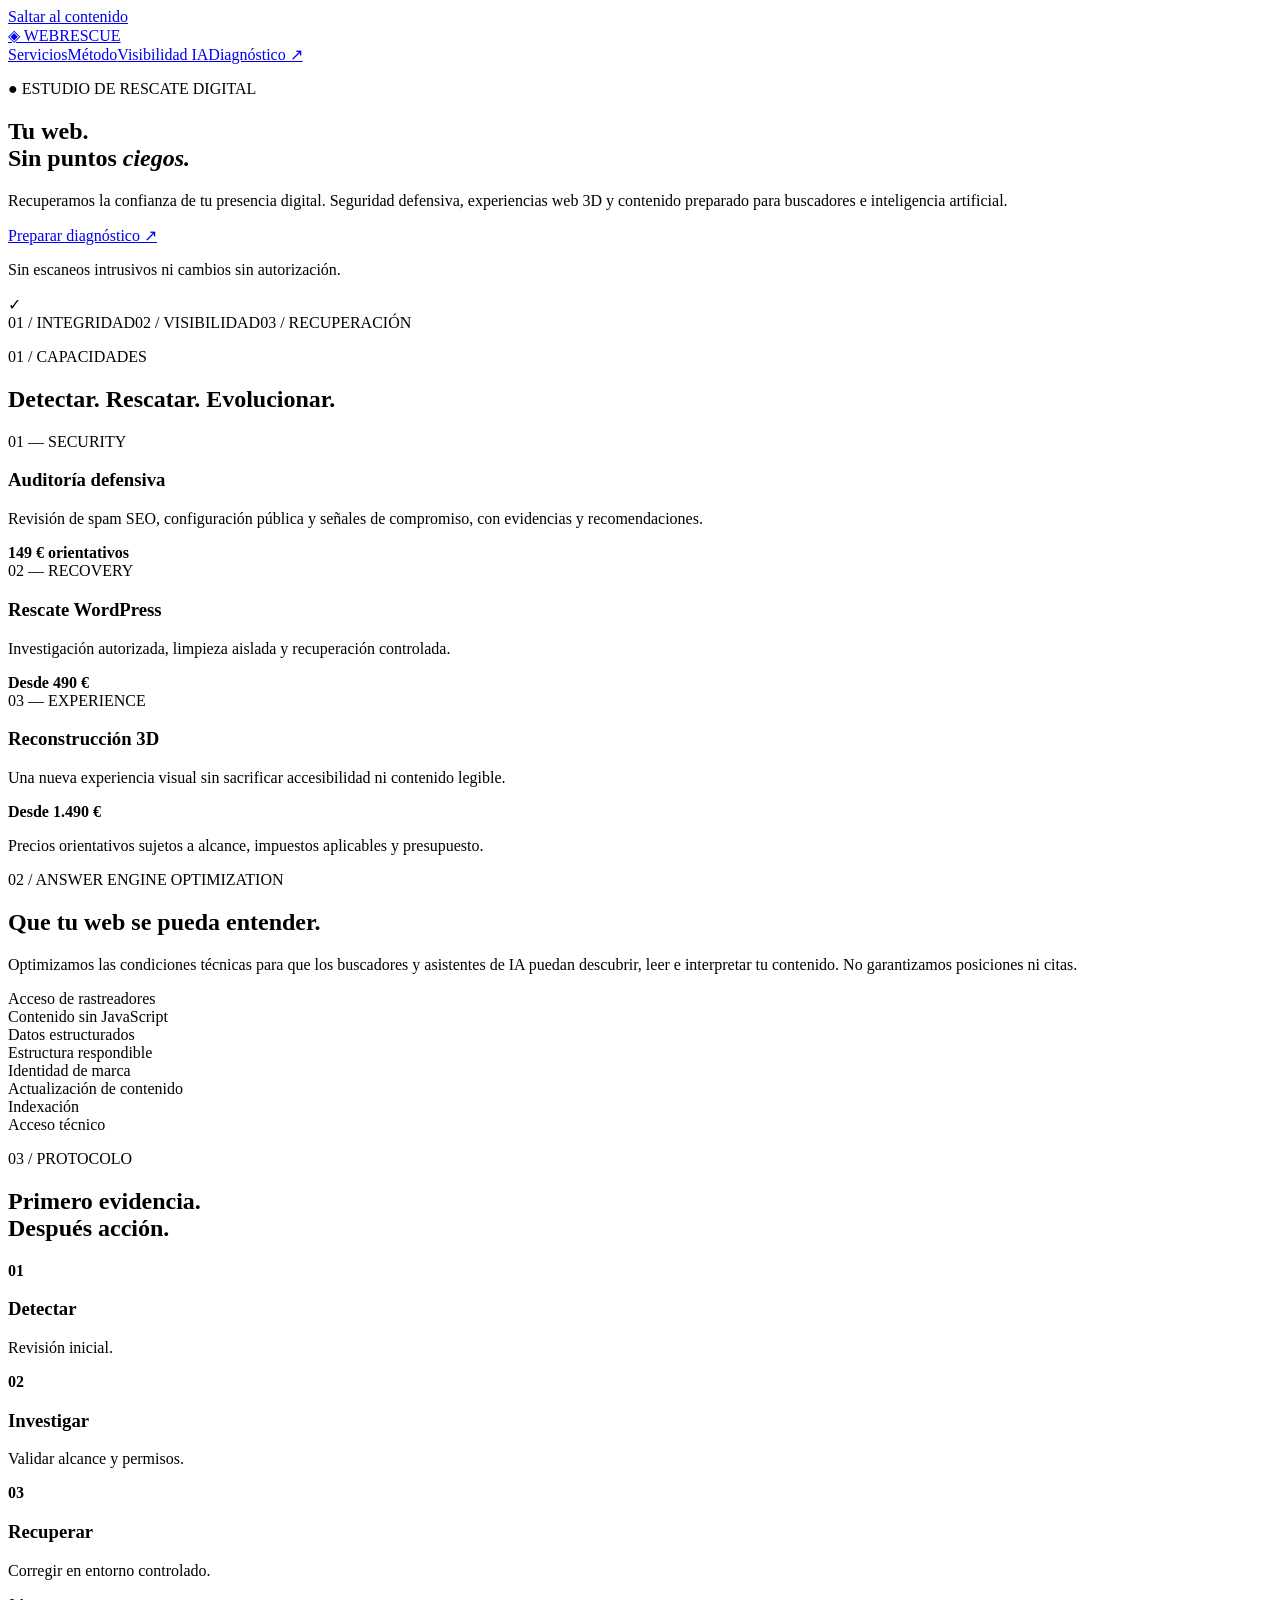
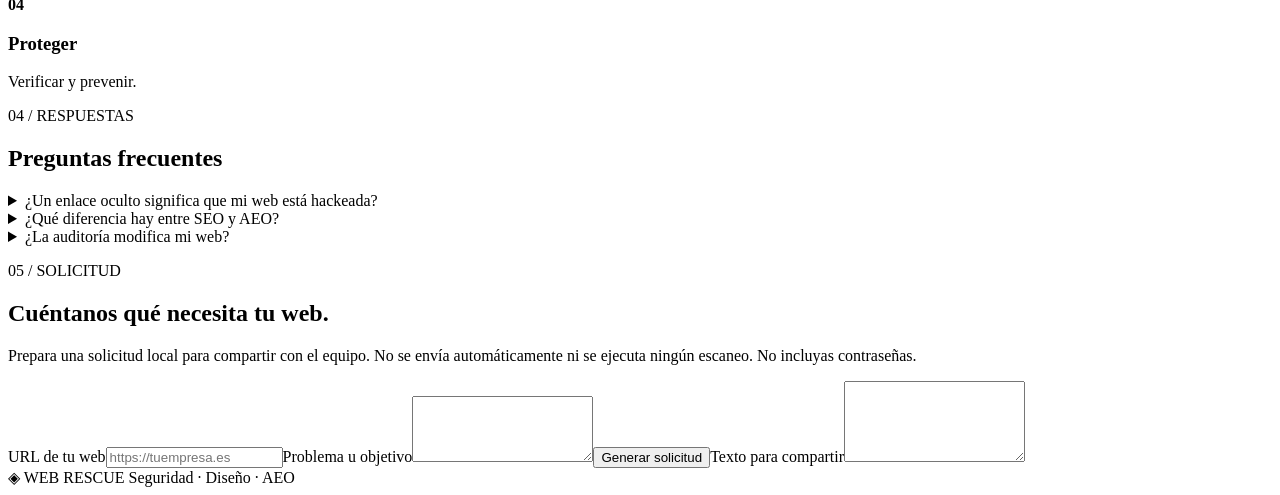
==== index.html @ 64ad3155 "feat: add index.html" ====
<!doctype html><html lang="es"><head><meta charset="utf-8"><meta name="viewport" content="width=device-width,initial-scale=1"><title>WEB RESCUE | Seguridad web y visibilidad IA</title><meta name="description" content="Auditoría web defensiva, recuperación WordPress, diseño 3D y optimización para buscadores e IA."><meta property="og:title" content="WEB RESCUE — Recupera tu web"><meta property="og:description" content="Seguridad, rendimiento y visibilidad digital."><link rel="stylesheet" href="style.css"><script type="application/ld+json">{"@context":"https://schema.org","@type":"Organization","name":"WEB RESCUE","description":"Servicios de auditoría web defensiva, rediseño y optimización AEO"}</script></head><body><a class="skip" href="#contenido">Saltar al contenido</a><header><a class="brand" href="#contenido">◈ WEB<span>RESCUE</span></a><nav aria-label="Principal"><a href="#servicios">Servicios</a><a href="#metodo">Método</a><a href="#aeo">Visibilidad IA</a><a class="button small" href="#contacto">Diagnóstico ↗</a></nav></header><main id="contenido"><section class="hero"><div><p class="tag">● ESTUDIO DE RESCATE DIGITAL</p><h1>Tu web.<br>Sin puntos <em>ciegos.</em></h1><p class="lead">Recuperamos la confianza de tu presencia digital. Seguridad defensiva, experiencias web 3D y contenido preparado para buscadores e inteligencia artificial.</p><a class="button" href="#contacto">Preparar diagnóstico ↗</a><p class="note">Sin escaneos intrusivos ni cambios sin autorización.</p></div><div class="stage" aria-hidden="true"><div class="orbit o1"></div><div class="orbit o2"></div><div class="orbit o3"></div><div class="object"><div class="shield"><span>✓</span></div></div><span class="hud h1">01 / INTEGRIDAD</span><span class="hud h2">02 / VISIBILIDAD</span><span class="hud h3">03 / RECUPERACIÓN</span></div></section><section id="servicios"><p class="tag">01 / CAPACIDADES</p><h2>Detectar. Rescatar. Evolucionar.</h2><div class="cards"><article><span>01 — SECURITY</span><h3>Auditoría defensiva</h3><p>Revisión de spam SEO, configuración pública y señales de compromiso, con evidencias y recomendaciones.</p><strong>149 € orientativos</strong></article><article><span>02 — RECOVERY</span><h3>Rescate WordPress</h3><p>Investigación autorizada, limpieza aislada y recuperación controlada.</p><strong>Desde 490 €</strong></article><article><span>03 — EXPERIENCE</span><h3>Reconstrucción 3D</h3><p>Una nueva experiencia visual sin sacrificar accesibilidad ni contenido legible.</p><strong>Desde 1.490 €</strong></article></div><p class="note">Precios orientativos sujetos a alcance, impuestos aplicables y presupuesto.</p></section><section id="aeo"><p class="tag">02 / ANSWER ENGINE OPTIMIZATION</p><h2>Que tu web se pueda entender.</h2><p class="lead">Optimizamos las condiciones técnicas para que los buscadores y asistentes de IA puedan descubrir, leer e interpretar tu contenido. No garantizamos posiciones ni citas.</p><div class="axes"><div>Acceso de rastreadores</div><div>Contenido sin JavaScript</div><div>Datos estructurados</div><div>Estructura respondible</div><div>Identidad de marca</div><div>Actualización de contenido</div><div>Indexación</div><div>Acceso técnico</div></div></section><section id="metodo"><p class="tag">03 / PROTOCOLO</p><h2>Primero evidencia.<br>Después acción.</h2><div class="steps"><article><b>01</b><h3>Detectar</h3><p>Revisión inicial.</p></article><article><b>02</b><h3>Investigar</h3><p>Validar alcance y permisos.</p></article><article><b>03</b><h3>Recuperar</h3><p>Corregir en entorno controlado.</p></article><article><b>04</b><h3>Proteger</h3><p>Verificar y prevenir.</p></article></div></section><section><p class="tag">04 / RESPUESTAS</p><h2>Preguntas frecuentes</h2><details><summary>¿Un enlace oculto significa que mi web está hackeada?</summary><p>Es un indicador sospechoso, no una prueba suficiente de intrusión. Hay que investigar su origen y alcance.</p></details><details><summary>¿Qué diferencia hay entre SEO y AEO?</summary><p>El SEO mejora la presencia en buscadores. AEO añade comprobaciones sobre la facilidad de extraer e interpretar respuestas. Ambos se complementan.</p></details><details><summary>¿La auditoría modifica mi web?</summary><p>No. Cualquier intervención interna o modificación requiere autorización explícita.</p></details></section><section id="contacto"><p class="tag">05 / SOLICITUD</p><h2>Cuéntanos qué necesita tu web.</h2><p>Prepara una solicitud local para compartir con el equipo. No se envía automáticamente ni se ejecuta ningún escaneo. No incluyas contraseñas.</p><form id="form"><label for="url">URL de tu web</label><input id="url" type="url" required placeholder="https://tuempresa.es" maxlength="250"><label for="issue">Problema u objetivo</label><textarea id="issue" required maxlength="1000" rows="4"></textarea><button class="button" type="submit">Generar solicitud</button><label for="result">Texto para compartir</label><textarea id="result" readonly rows="5"></textarea></form><noscript>Para generar el texto activa JavaScript. El resto del contenido está disponible sin él.</noscript></section></main><footer>◈ WEB RESCUE <span>Seguridad · Diseño · AEO</span></footer><script src="app.js" defer></script></body></html>
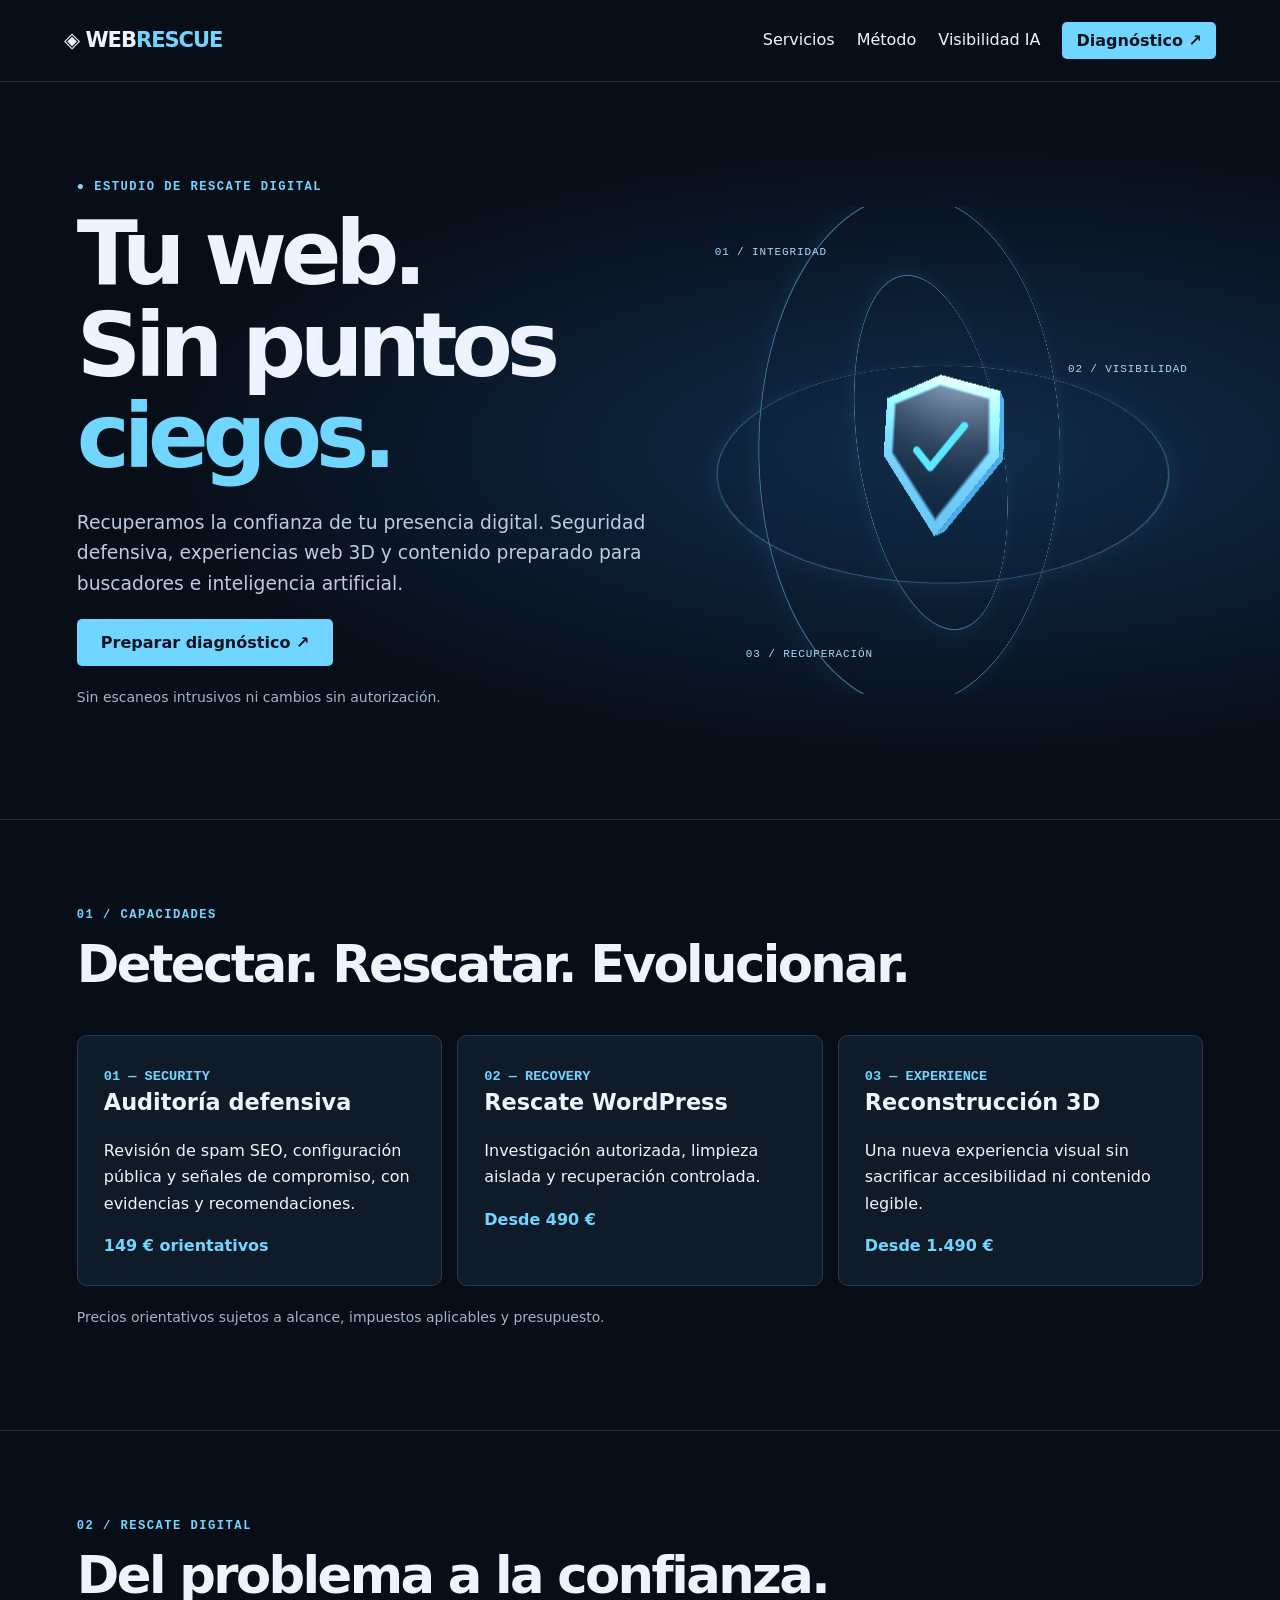
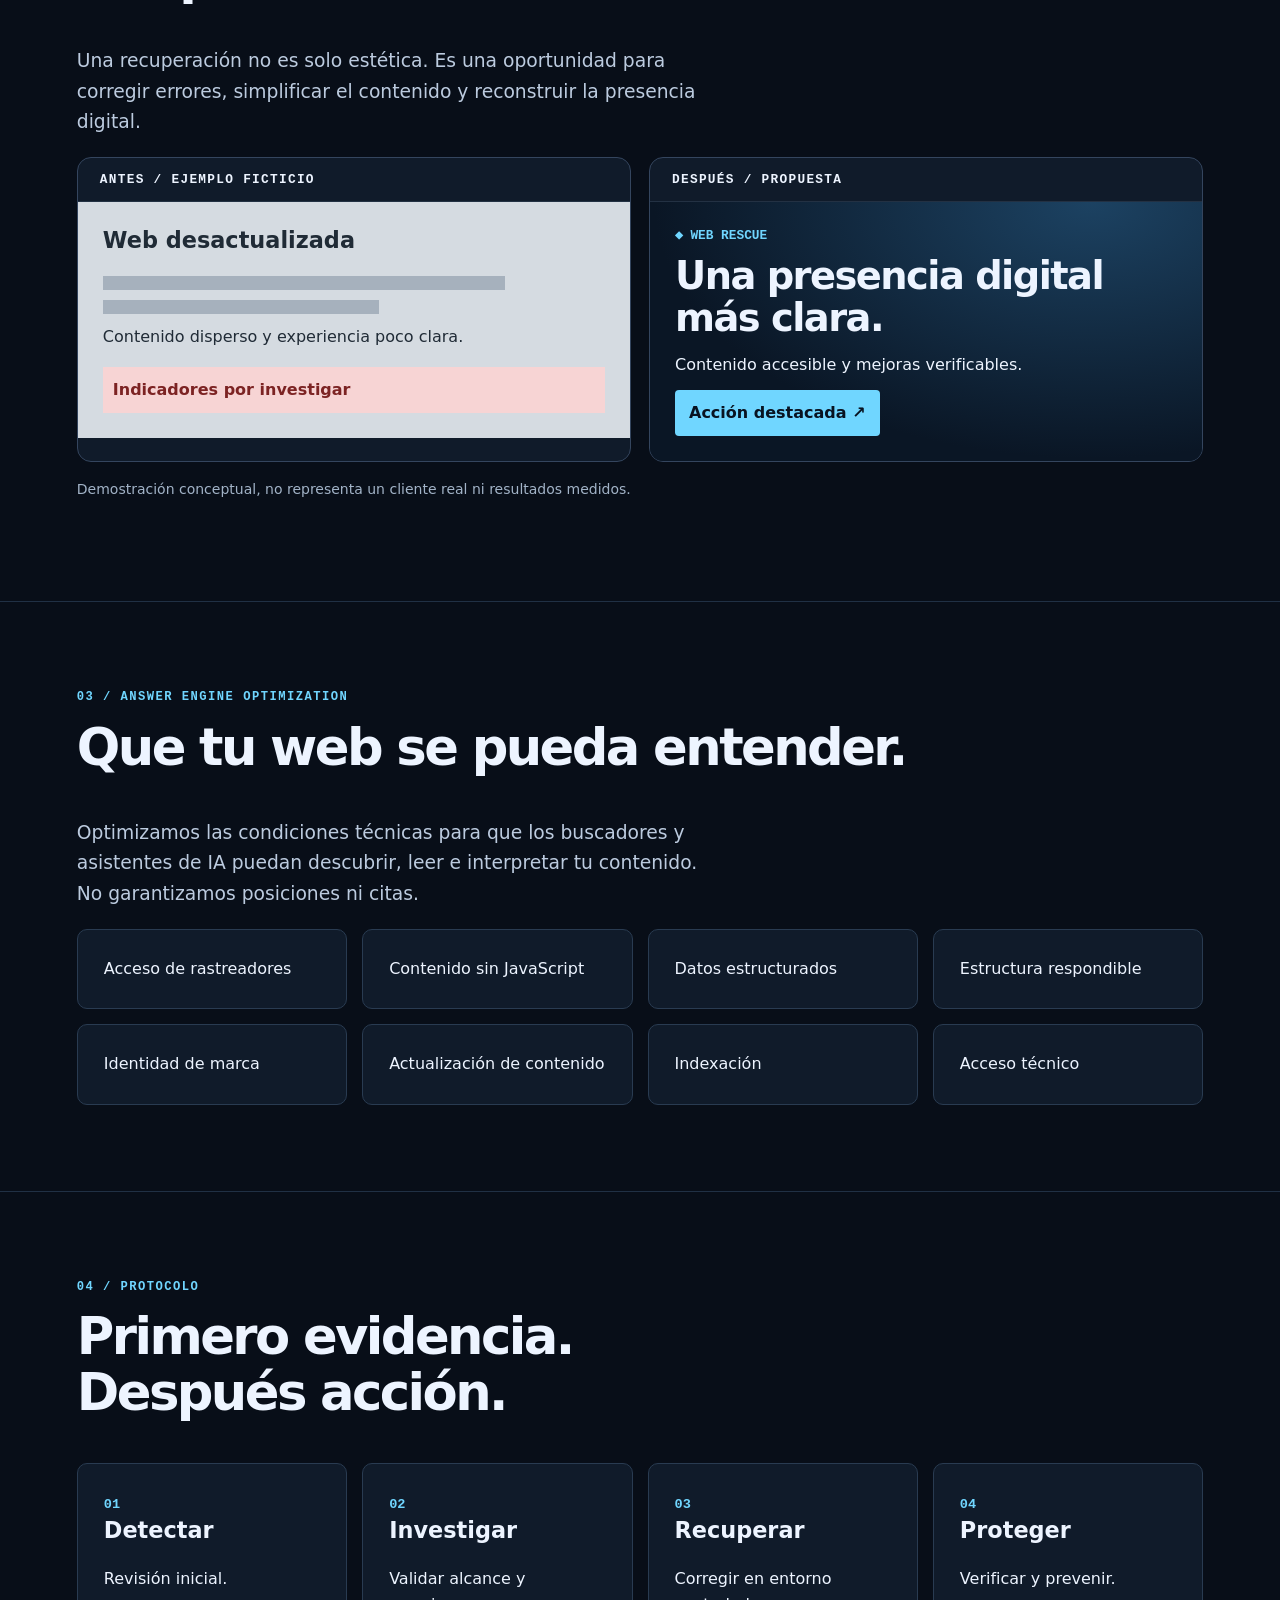
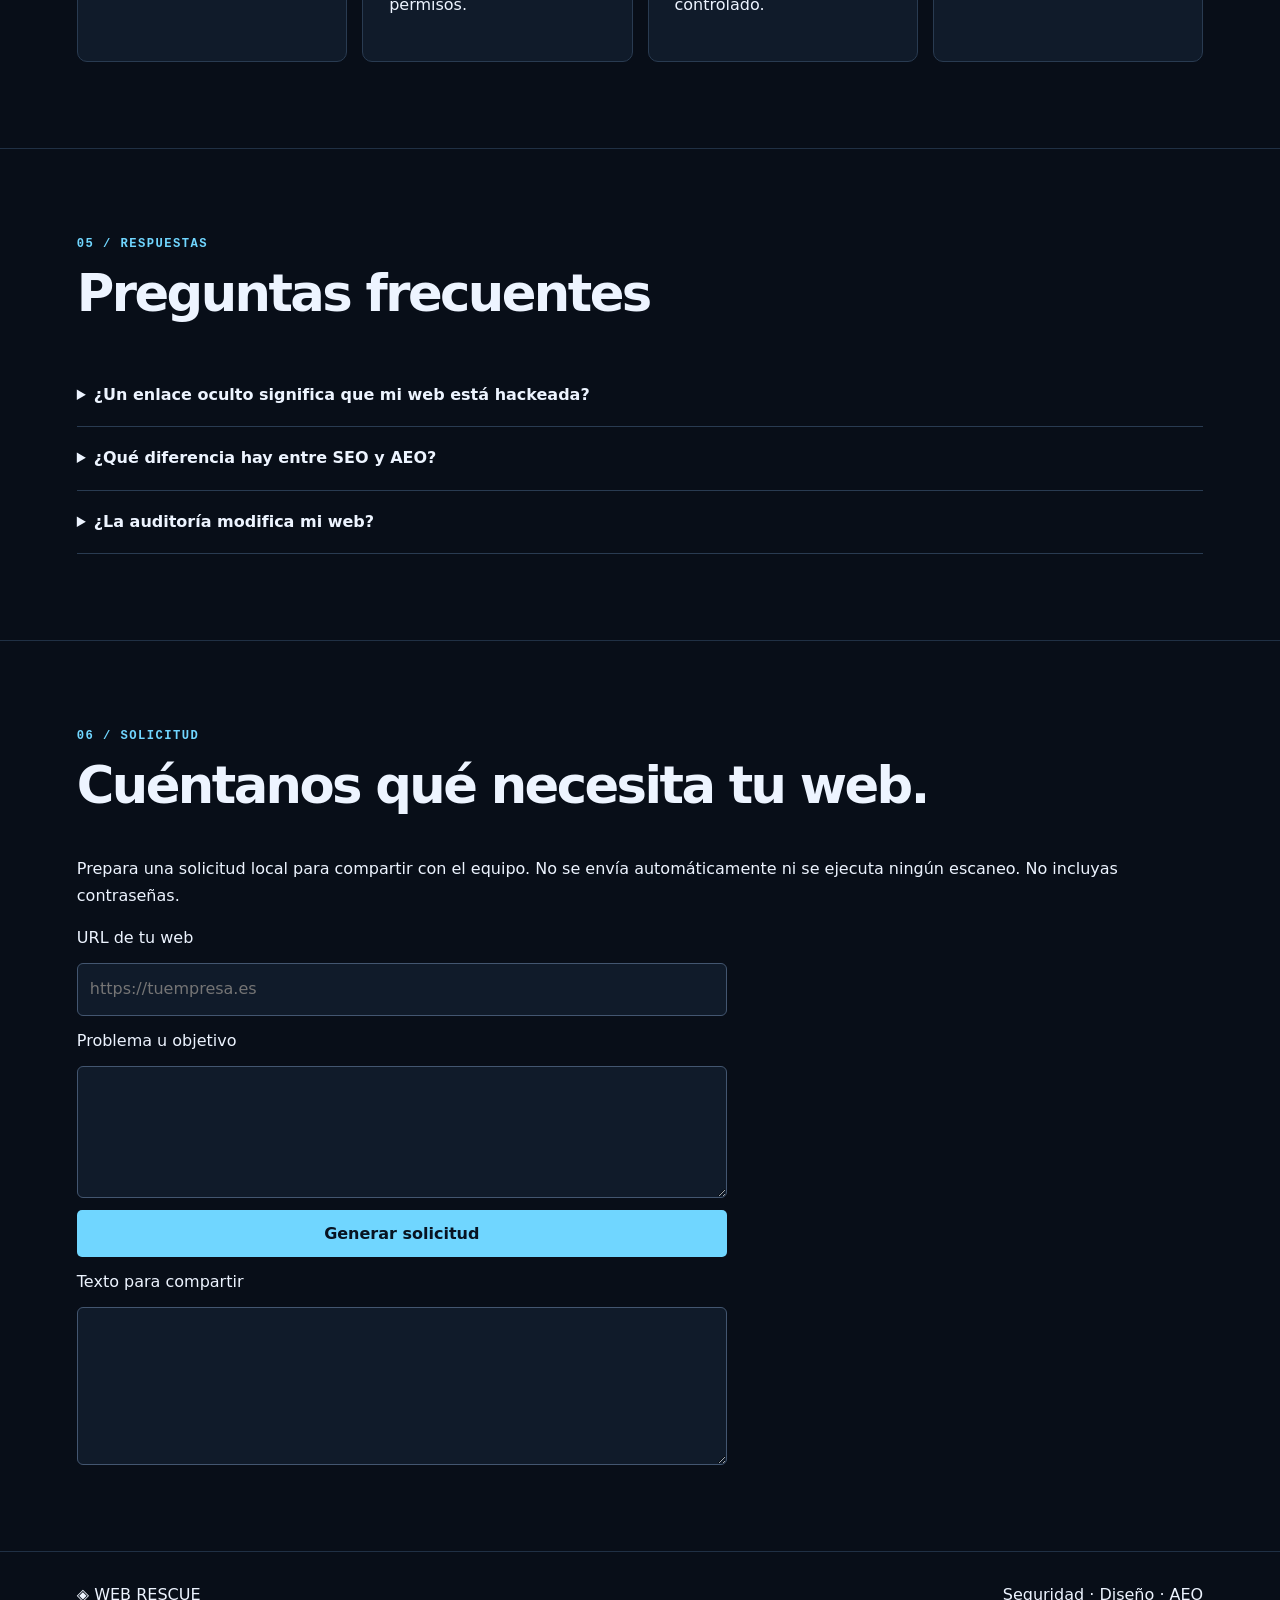
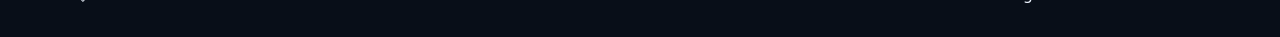
==== commit 2b86a1f7: "feat: integrate WebGL hero, rescue narrative and semantic comparison" ====
--- a/index.html
+++ b/index.html
@@ -1 +1 @@
-<!doctype html><html lang="es"><head><meta charset="utf-8"><meta name="viewport" content="width=device-width,initial-scale=1"><title>WEB RESCUE | Seguridad web y visibilidad IA</title><meta name="description" content="Auditoría web defensiva, recuperación WordPress, diseño 3D y optimización para buscadores e IA."><meta property="og:title" content="WEB RESCUE — Recupera tu web"><meta property="og:description" content="Seguridad, rendimiento y visibilidad digital."><link rel="stylesheet" href="style.css"><script type="application/ld+json">{"@context":"https://schema.org","@type":"Organization","name":"WEB RESCUE","description":"Servicios de auditoría web defensiva, rediseño y optimización AEO"}</script></head><body><a class="skip" href="#contenido">Saltar al contenido</a><header><a class="brand" href="#contenido">◈ WEB<span>RESCUE</span></a><nav aria-label="Principal"><a href="#servicios">Servicios</a><a href="#metodo">Método</a><a href="#aeo">Visibilidad IA</a><a class="button small" href="#contacto">Diagnóstico ↗</a></nav></header><main id="contenido"><section class="hero"><div><p class="tag">● ESTUDIO DE RESCATE DIGITAL</p><h1>Tu web.<br>Sin puntos <em>ciegos.</em></h1><p class="lead">Recuperamos la confianza de tu presencia digital. Seguridad defensiva, experiencias web 3D y contenido preparado para buscadores e inteligencia artificial.</p><a class="button" href="#contacto">Preparar diagnóstico ↗</a><p class="note">Sin escaneos intrusivos ni cambios sin autorización.</p></div><div class="stage" aria-hidden="true"><div class="orbit o1"></div><div class="orbit o2"></div><div class="orbit o3"></div><div class="object"><div class="shield"><span>✓</span></div></div><span class="hud h1">01 / INTEGRIDAD</span><span class="hud h2">02 / VISIBILIDAD</span><span class="hud h3">03 / RECUPERACIÓN</span></div></section><section id="servicios"><p class="tag">01 / CAPACIDADES</p><h2>Detectar. Rescatar. Evolucionar.</h2><div class="cards"><article><span>01 — SECURITY</span><h3>Auditoría defensiva</h3><p>Revisión de spam SEO, configuración pública y señales de compromiso, con evidencias y recomendaciones.</p><strong>149 € orientativos</strong></article><article><span>02 — RECOVERY</span><h3>Rescate WordPress</h3><p>Investigación autorizada, limpieza aislada y recuperación controlada.</p><strong>Desde 490 €</strong></article><article><span>03 — EXPERIENCE</span><h3>Reconstrucción 3D</h3><p>Una nueva experiencia visual sin sacrificar accesibilidad ni contenido legible.</p><strong>Desde 1.490 €</strong></article></div><p class="note">Precios orientativos sujetos a alcance, impuestos aplicables y presupuesto.</p></section><section id="aeo"><p class="tag">02 / ANSWER ENGINE OPTIMIZATION</p><h2>Que tu web se pueda entender.</h2><p class="lead">Optimizamos las condiciones técnicas para que los buscadores y asistentes de IA puedan descubrir, leer e interpretar tu contenido. No garantizamos posiciones ni citas.</p><div class="axes"><div>Acceso de rastreadores</div><div>Contenido sin JavaScript</div><div>Datos estructurados</div><div>Estructura respondible</div><div>Identidad de marca</div><div>Actualización de contenido</div><div>Indexación</div><div>Acceso técnico</div></div></section><section id="metodo"><p class="tag">03 / PROTOCOLO</p><h2>Primero evidencia.<br>Después acción.</h2><div class="steps"><article><b>01</b><h3>Detectar</h3><p>Revisión inicial.</p></article><article><b>02</b><h3>Investigar</h3><p>Validar alcance y permisos.</p></article><article><b>03</b><h3>Recuperar</h3><p>Corregir en entorno controlado.</p></article><article><b>04</b><h3>Proteger</h3><p>Verificar y prevenir.</p></article></div></section><section><p class="tag">04 / RESPUESTAS</p><h2>Preguntas frecuentes</h2><details><summary>¿Un enlace oculto significa que mi web está hackeada?</summary><p>Es un indicador sospechoso, no una prueba suficiente de intrusión. Hay que investigar su origen y alcance.</p></details><details><summary>¿Qué diferencia hay entre SEO y AEO?</summary><p>El SEO mejora la presencia en buscadores. AEO añade comprobaciones sobre la facilidad de extraer e interpretar respuestas. Ambos se complementan.</p></details><details><summary>¿La auditoría modifica mi web?</summary><p>No. Cualquier intervención interna o modificación requiere autorización explícita.</p></details></section><section id="contacto"><p class="tag">05 / SOLICITUD</p><h2>Cuéntanos qué necesita tu web.</h2><p>Prepara una solicitud local para compartir con el equipo. No se envía automáticamente ni se ejecuta ningún escaneo. No incluyas contraseñas.</p><form id="form"><label for="url">URL de tu web</label><input id="url" type="url" required placeholder="https://tuempresa.es" maxlength="250"><label for="issue">Problema u objetivo</label><textarea id="issue" required maxlength="1000" rows="4"></textarea><button class="button" type="submit">Generar solicitud</button><label for="result">Texto para compartir</label><textarea id="result" readonly rows="5"></textarea></form><noscript>Para generar el texto activa JavaScript. El resto del contenido está disponible sin él.</noscript></section></main><footer>◈ WEB RESCUE <span>Seguridad · Diseño · AEO</span></footer><script src="app.js" defer></script></body></html>+<!doctype html><html lang="es"><head><meta charset="utf-8"><meta name="viewport" content="width=device-width,initial-scale=1"><title>WEB RESCUE | Seguridad web y visibilidad IA</title><meta name="description" content="Auditoría web defensiva, recuperación WordPress, diseño 3D y optimización para buscadores e IA."><meta property="og:title" content="WEB RESCUE — Recupera tu web"><meta property="og:description" content="Seguridad, rendimiento y visibilidad digital."><link rel="canonical" href="https://webrescure.fa-andres18.workers.dev/"><link rel="stylesheet" href="style.css"><script type="application/ld+json">{"@context":"https://schema.org","@type":"Organization","name":"WEB RESCUE","description":"Servicios de auditoría web defensiva, rediseño y optimización AEO"}</script></head><body><a class="skip" href="#contenido">Saltar al contenido</a><header><a class="brand" href="#contenido">◈ WEB<span>RESCUE</span></a><nav aria-label="Principal"><a href="#servicios">Servicios</a><a href="#metodo">Método</a><a href="#aeo">Visibilidad IA</a><a class="button small" href="#contacto">Diagnóstico ↗</a></nav></header><main id="contenido"><section class="hero"><div><p class="tag">● ESTUDIO DE RESCATE DIGITAL</p><h1>Tu web.<br>Sin puntos <em>ciegos.</em></h1><p class="lead">Recuperamos la confianza de tu presencia digital. Seguridad defensiva, experiencias web 3D y contenido preparado para buscadores e inteligencia artificial.</p><a class="button" href="#contacto">Preparar diagnóstico ↗</a><p class="note">Sin escaneos intrusivos ni cambios sin autorización.</p></div><div class="stage" aria-hidden="true"><canvas id="rescue-scene"></canvas><div class="orbit o1"></div><div class="orbit o2"></div><div class="orbit o3"></div><div class="object"><div class="shield"><span>✓</span></div></div><span class="hud h1">01 / INTEGRIDAD</span><span class="hud h2">02 / VISIBILIDAD</span><span class="hud h3">03 / RECUPERACIÓN</span></div></section><section id="servicios"><p class="tag">01 / CAPACIDADES</p><h2>Detectar. Rescatar. Evolucionar.</h2><div class="cards"><article><span>01 — SECURITY</span><h3>Auditoría defensiva</h3><p>Revisión de spam SEO, configuración pública y señales de compromiso, con evidencias y recomendaciones.</p><strong>149 € orientativos</strong></article><article><span>02 — RECOVERY</span><h3>Rescate WordPress</h3><p>Investigación autorizada, limpieza aislada y recuperación controlada.</p><strong>Desde 490 €</strong></article><article><span>03 — EXPERIENCE</span><h3>Reconstrucción 3D</h3><p>Una nueva experiencia visual sin sacrificar accesibilidad ni contenido legible.</p><strong>Desde 1.490 €</strong></article></div><p class="note">Precios orientativos sujetos a alcance, impuestos aplicables y presupuesto.</p></section><section id="rescate"><p class="tag">02 / RESCATE DIGITAL</p><h2>Del problema a la confianza.</h2><p class="lead">Una recuperación no es solo estética. Es una oportunidad para corregir errores, simplificar el contenido y reconstruir la presencia digital.</p><div class="compare"><article class="sample"><header>ANTES / EJEMPLO FICTICIO</header><div class="sample-body bad"><h3>Web desactualizada</h3><div class="placeholder" aria-hidden="true"></div><div class="placeholder" aria-hidden="true"></div><p>Contenido disperso y experiencia poco clara.</p><div class="problem">Indicadores por investigar</div></div></article><article class="sample"><header>DESPUÉS / PROPUESTA</header><div class="sample-body good"><p class="sample-label">◈ WEB RESCUE</p><p class="sample-title">Una presencia digital<br>más clara.</p><p>Contenido accesible y mejoras verificables.</p><span class="sample-button">Acción destacada ↗</span></div></article></div><p class="demo-label">Demostración conceptual, no representa un cliente real ni resultados medidos.</p></section><section id="aeo"><p class="tag">03 / ANSWER ENGINE OPTIMIZATION</p><h2>Que tu web se pueda entender.</h2><p class="lead">Optimizamos las condiciones técnicas para que los buscadores y asistentes de IA puedan descubrir, leer e interpretar tu contenido. No garantizamos posiciones ni citas.</p><div class="axes"><div>Acceso de rastreadores</div><div>Contenido sin JavaScript</div><div>Datos estructurados</div><div>Estructura respondible</div><div>Identidad de marca</div><div>Actualización de contenido</div><div>Indexación</div><div>Acceso técnico</div></div></section><section id="metodo"><p class="tag">04 / PROTOCOLO</p><h2>Primero evidencia.<br>Después acción.</h2><div class="steps"><article><b>01</b><h3>Detectar</h3><p>Revisión inicial.</p></article><article><b>02</b><h3>Investigar</h3><p>Validar alcance y permisos.</p></article><article><b>03</b><h3>Recuperar</h3><p>Corregir en entorno controlado.</p></article><article><b>04</b><h3>Proteger</h3><p>Verificar y prevenir.</p></article></div></section><section><p class="tag">05 / RESPUESTAS</p><h2>Preguntas frecuentes</h2><details><summary>¿Un enlace oculto significa que mi web está hackeada?</summary><p>Es un indicador sospechoso, no una prueba suficiente de intrusión. Hay que investigar su origen y alcance.</p></details><details><summary>¿Qué diferencia hay entre SEO y AEO?</summary><p>El SEO mejora la presencia en buscadores. AEO añade comprobaciones sobre la facilidad de extraer e interpretar respuestas. Ambos se complementan.</p></details><details><summary>¿La auditoría modifica mi web?</summary><p>No. Cualquier intervención interna o modificación requiere autorización explícita.</p></details></section><section id="contacto"><p class="tag">06 / SOLICITUD</p><h2>Cuéntanos qué necesita tu web.</h2><p>Prepara una solicitud local para compartir con el equipo. No se envía automáticamente ni se ejecuta ningún escaneo. No incluyas contraseñas.</p><form id="form"><label for="url">URL de tu web</label><input id="url" type="url" required placeholder="https://tuempresa.es" maxlength="250"><label for="issue">Problema u objetivo</label><textarea id="issue" required maxlength="1000" rows="4"></textarea><button class="button" type="submit">Generar solicitud</button><label for="result">Texto para compartir</label><textarea id="result" readonly rows="5"></textarea></form><noscript>Para generar el texto activa JavaScript. El resto del contenido está disponible sin él.</noscript></section></main><footer>◈ WEB RESCUE <span>Seguridad · Diseño · AEO</span></footer><script src="app.js" defer></script><script src="scene3d.js" defer></script></body></html>
--- a/style.css
+++ b/style.css
@@ -0,0 +1,3 @@
+*{box-sizing:border-box}html{scroll-behavior:smooth}body{margin:0;background:#080e18;color:#edf4ff;font:16px/1.65 system-ui,sans-serif}a{color:inherit;text-decoration:none}a:focus-visible,button:focus-visible,input:focus-visible,textarea:focus-visible,summary:focus-visible{outline:3px solid #7edcff;outline-offset:4px}.skip{position:absolute;top:-100px}.skip:focus{top:0;background:#081322;padding:12px;z-index:20}header{display:flex;align-items:center;justify-content:space-between;gap:20px;padding:22px max(5vw,20px);border-bottom:1px solid #233143;background:#080e18}nav{display:flex;align-items:center;gap:22px;flex-wrap:wrap}.brand{font-size:21px;font-weight:800;letter-spacing:-1px}.brand span,em,.tag{color:#70d6ff}main{max-width:1420px;margin:auto}section{padding:86px max(6vw,24px);border-bottom:1px solid #203044}.hero{display:grid;grid-template-columns:1.15fr 1fr;align-items:center;min-height:77vh;gap:35px;background:radial-gradient(ellipse at 75% 50%,#102c4b,transparent 60%)}h1,h2,h3,p{margin-top:0}h1{font-size:clamp(3rem,7vw,7rem);line-height:1.02;letter-spacing:-.07em;margin-bottom:25px}em{font-style:normal}h2{font-size:clamp(2rem,4vw,3.8rem);letter-spacing:-.05em;line-height:1.1}h3{font-size:1.4rem;line-height:1.2}.lead{font-size:1.17rem;color:#bccbdf;max-width:650px}.tag{font:600 .76rem/1.5 monospace;letter-spacing:.12em}.note{color:#a2b3c7;font-size:.875rem;margin-top:20px}.button{display:inline-block;background:#70d6ff;color:#081321;border:0;padding:14px 24px;font:700 1rem system-ui;border-radius:5px;cursor:pointer}.small{padding:9px 14px}.stage{min-height:360px;position:relative;display:grid;place-items:center;perspective:900px;isolation:isolate}.orbit{position:absolute;border:1px solid #3c7196;border-radius:50%;width:85%;aspect-ratio:1;transform:rotateX(62deg) rotateZ(25deg);box-shadow:0 0 25px #55b8ff18}.o2{width:68%;transform:rotateX(20deg) rotateY(65deg)}.o3{width:96%;transform:rotateY(55deg) rotateZ(-30deg)}.object{width:170px;height:208px;filter:drop-shadow(0 0 35px #45bfff77);transform:rotateY(var(--turn, -20deg));transition:transform .15s linear}.shield{width:100%;height:100%;clip-path:polygon(50% 0,100% 19%,91% 68%,50% 100%,9% 68%,0 19%);background:linear-gradient(135deg,#b8edff,#477cad 30%,#0b2440 65%,#8bdfff);display:grid;place-items:center;position:relative}.shield:before{content:"";position:absolute;inset:9px;clip-path:inherit;background:linear-gradient(120deg,#18334c,#081525)}.shield span{z-index:1;font-size:72px;color:#70d6ff}.hud{position:absolute;font:11px monospace;color:#a6d9fa;letter-spacing:.08em}.h1{top:8%;left:6%}.h2{right:0;top:32%}.h3{bottom:7%;left:12%}.cards,.steps,.axes{display:grid;gap:15px;grid-template-columns:repeat(3,minmax(0,1fr))}.cards article,.steps article,.axes div{background:#101b2a;border:1px solid #293b51;padding:26px;border-radius:10px}.cards article span,.steps b{color:#70d6ff;font:600 .85rem monospace}.cards strong{color:#70d6ff}.steps,.axes{grid-template-columns:repeat(4,minmax(0,1fr))}details{border-bottom:1px solid #293b51;padding:18px 0}summary{cursor:pointer;font-weight:650}details p{margin:14px 0 0;color:#bccbdf}form{max-width:650px;display:grid;gap:12px}input,textarea{width:100%;background:#101b2a;border:1px solid #435670;color:inherit;padding:12px;font:inherit;border-radius:6px}footer{padding:30px 6vw;display:flex;justify-content:space-between;flex-wrap:wrap;gap:12px}@media(max-width:800px){header{flex-wrap:wrap}nav{gap:12px;font-size:.9rem}.hero{grid-template-columns:1fr;min-height:auto}.stage{min-height:300px;max-width:450px;width:100%;margin:auto}.cards{grid-template-columns:1fr}.steps,.axes{grid-template-columns:repeat(2,minmax(0,1fr))}section{padding-block:56px}}@media(max-width:380px){.axes,.steps{grid-template-columns:1fr}.hud{font-size:9px}}@media(prefers-reduced-motion:reduce){html{scroll-behavior:auto}.object{transition:none;transform:none}}
+/* V2 — scene and comparison */
+header{position:relative;z-index:5}main{max-width:1800px}.hero{min-height: min(850px,82vh);overflow:hidden;grid-template-columns:1.1fr 1fr}.stage{min-height:clamp(300px,38vw,620px);overflow:hidden}.orbit{max-width:560px}.object{position:relative;z-index:2}.stage canvas{position:absolute;inset:0;width:100%;height:100%;z-index:3;pointer-events:none;opacity:0}.scene-ready canvas{opacity:1}.scene-ready .object{visibility:hidden}.hud{z-index:4}.h2{right:3%}.compare{display:grid;grid-template-columns:repeat(2,minmax(0,1fr));gap:18px}.sample{border:1px solid #34455e;border-radius:14px;overflow:hidden;background:#101b2a}.sample header{display:block;background:transparent;padding:14px 22px;font:600 .8rem monospace;letter-spacing:.1em}.sample-body{padding:25px;min-height:235px}.bad{background:#d5dbe1;color:#202b36}.bad .placeholder{height:14px;background:#a6b1bd;margin:10px 0;width:80%}.bad .placeholder:nth-child(3){width:55%}.bad .problem{background:#f7d4d4;color:#7c2323;padding:10px;margin-top:16px;font-weight:650}.good{background:radial-gradient(ellipse at 80% 0%,#1c4262,#0a1625 70%)}.good .sample-button{display:inline-block;background:#70d6ff;color:#081321;padding:10px 14px;border-radius:4px;font-weight:700}.good .sample-title{font-size:clamp(1.6rem,3vw,2.6rem);line-height:1.1;font-weight:750;letter-spacing:-.04em}.good .sample-label{color:#70d6ff;font:600 .8rem monospace}.sample p{margin-bottom:12px}.demo-label{margin-top:16px;color:#a2b3c7;font-size:.875rem}@media(max-width:800px){.hero{grid-template-columns:1fr;min-height:auto}.stage{min-height:340px}.compare{grid-template-columns:1fr}}@media(prefers-reduced-motion:reduce){.stage canvas{display:none}.scene-ready .object{visibility:visible}}
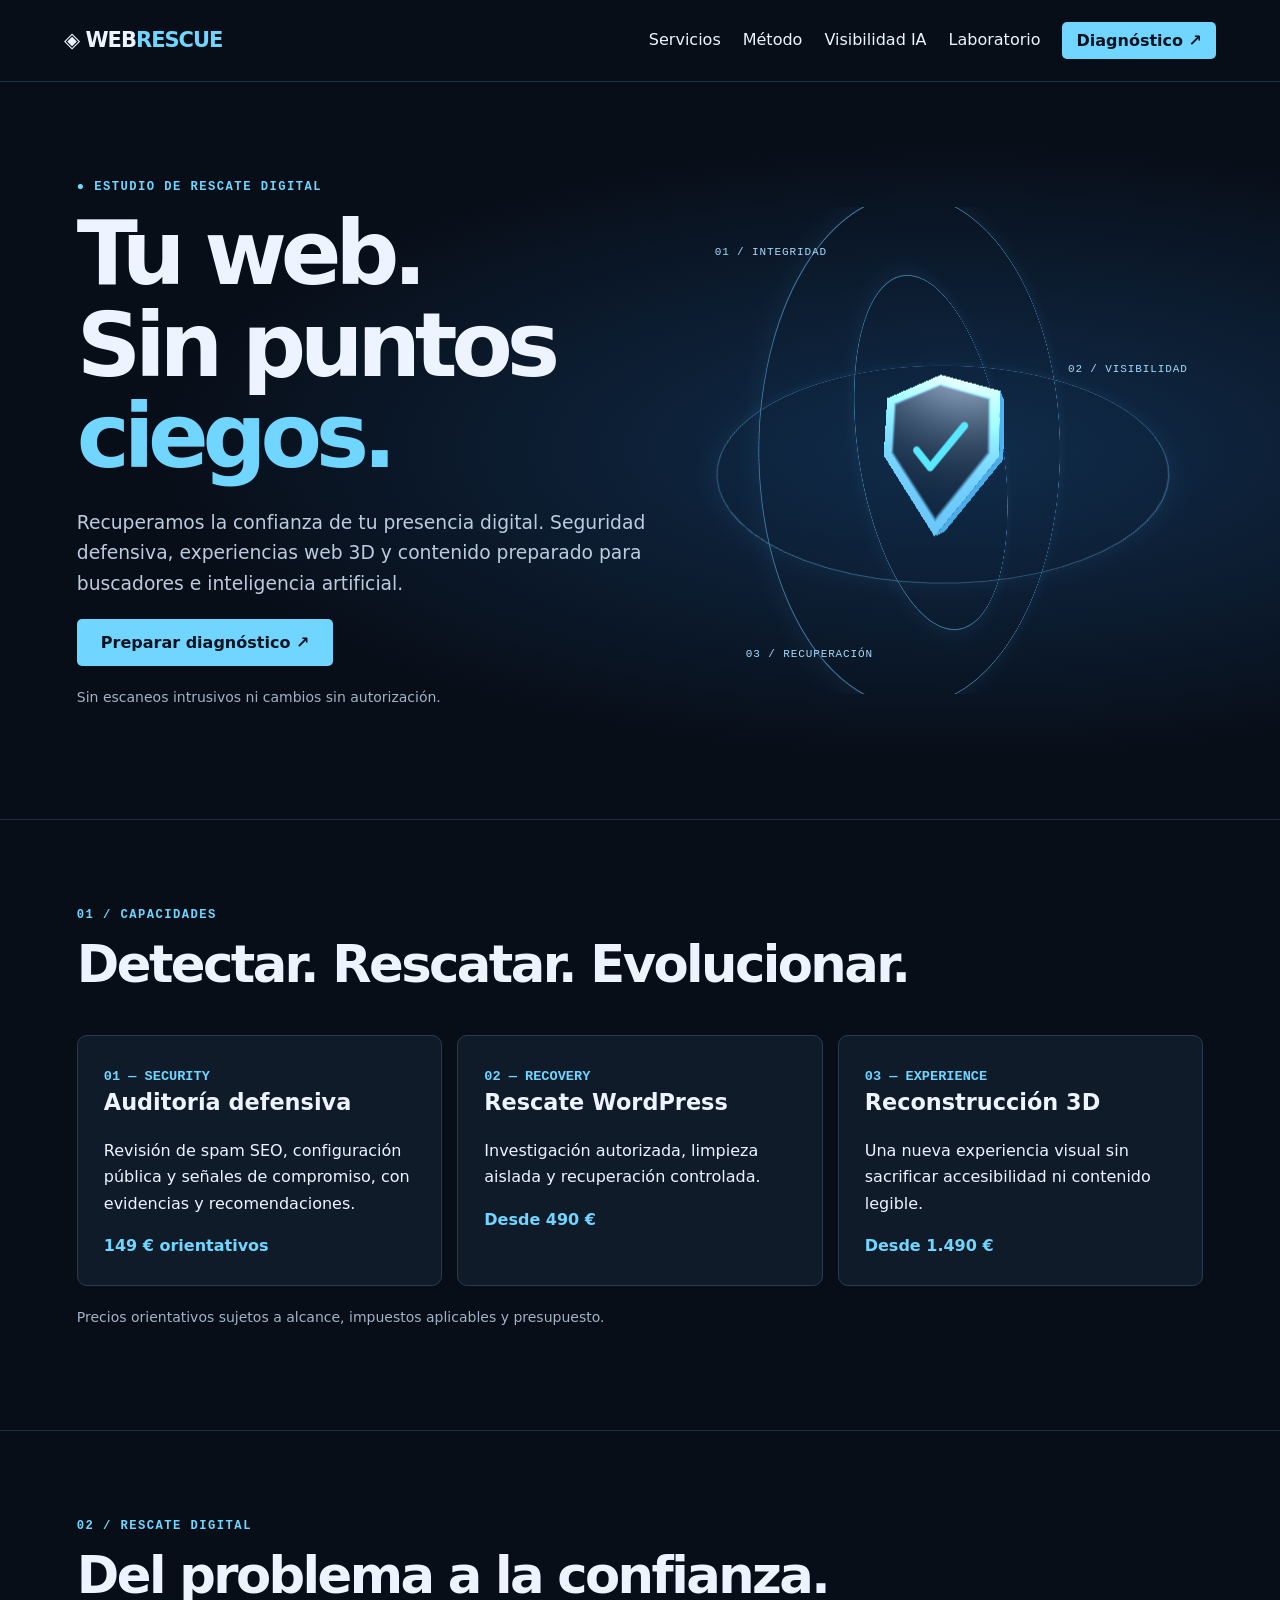
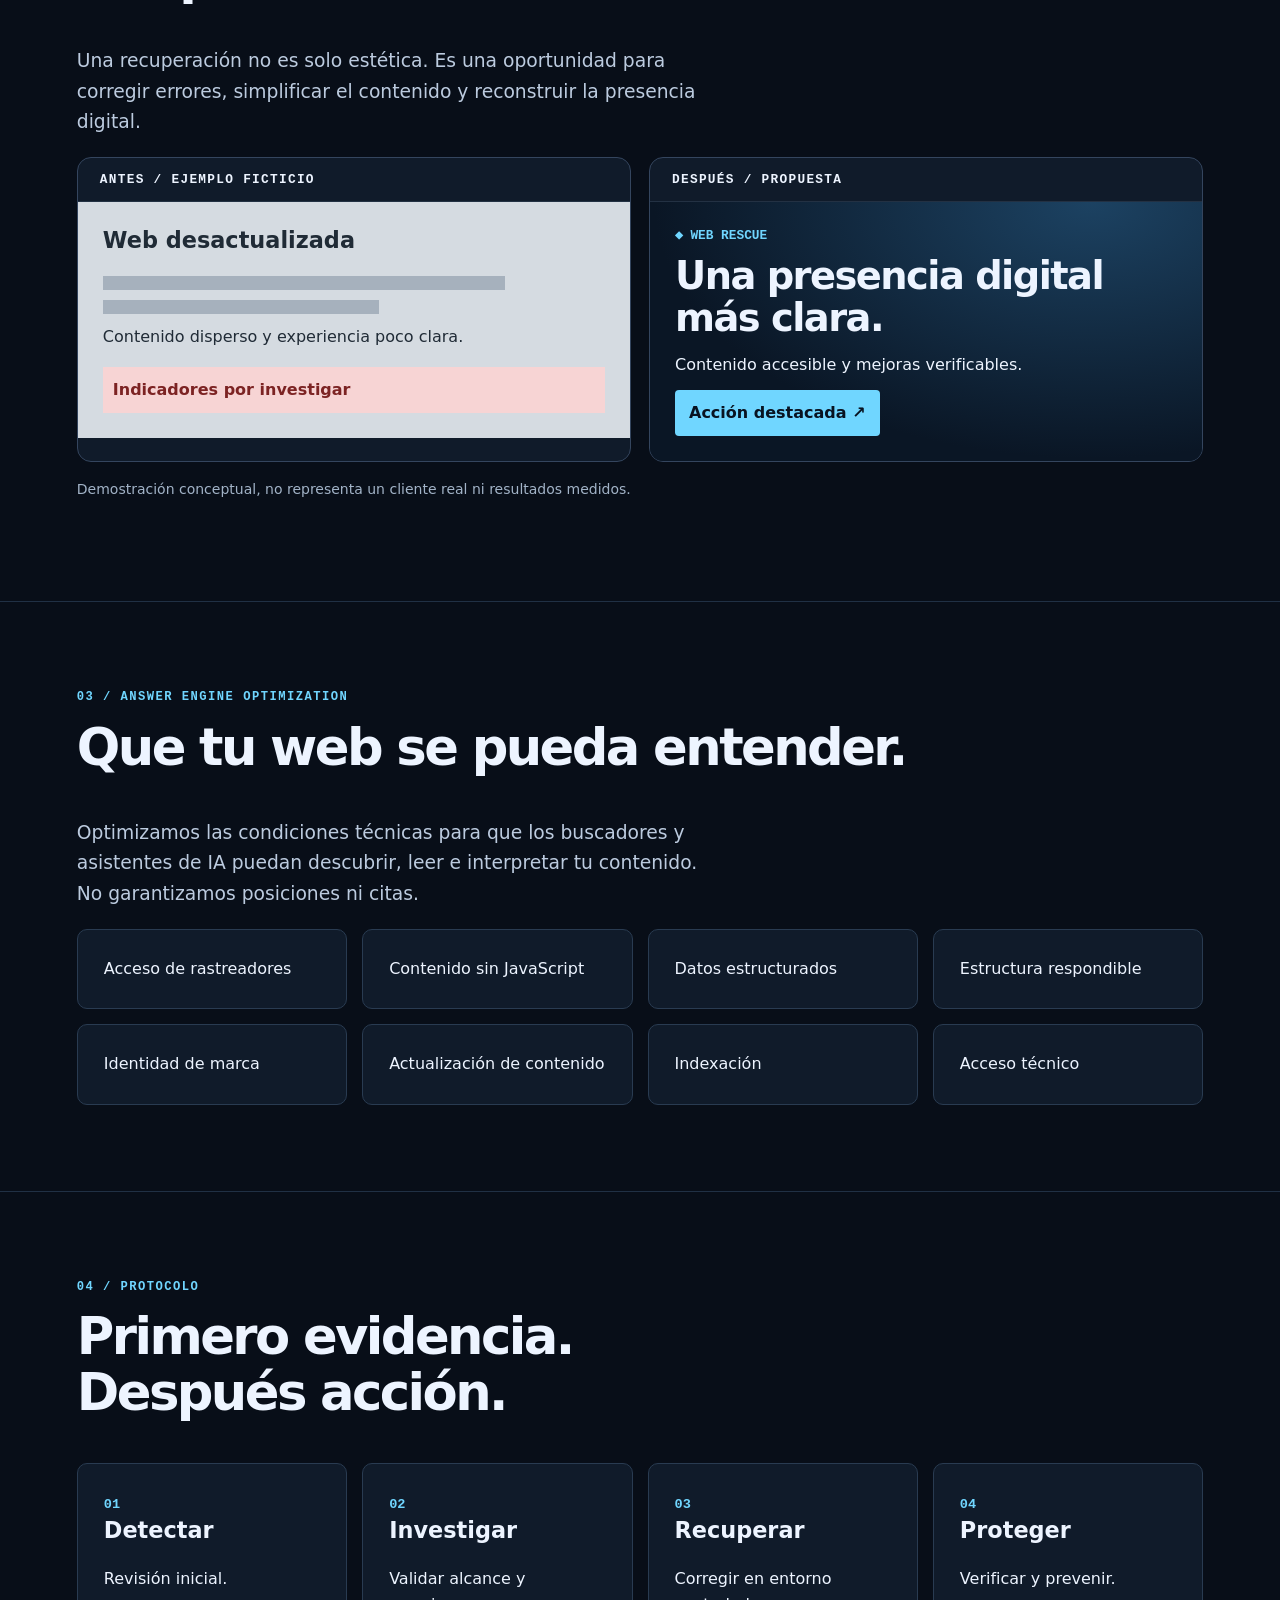
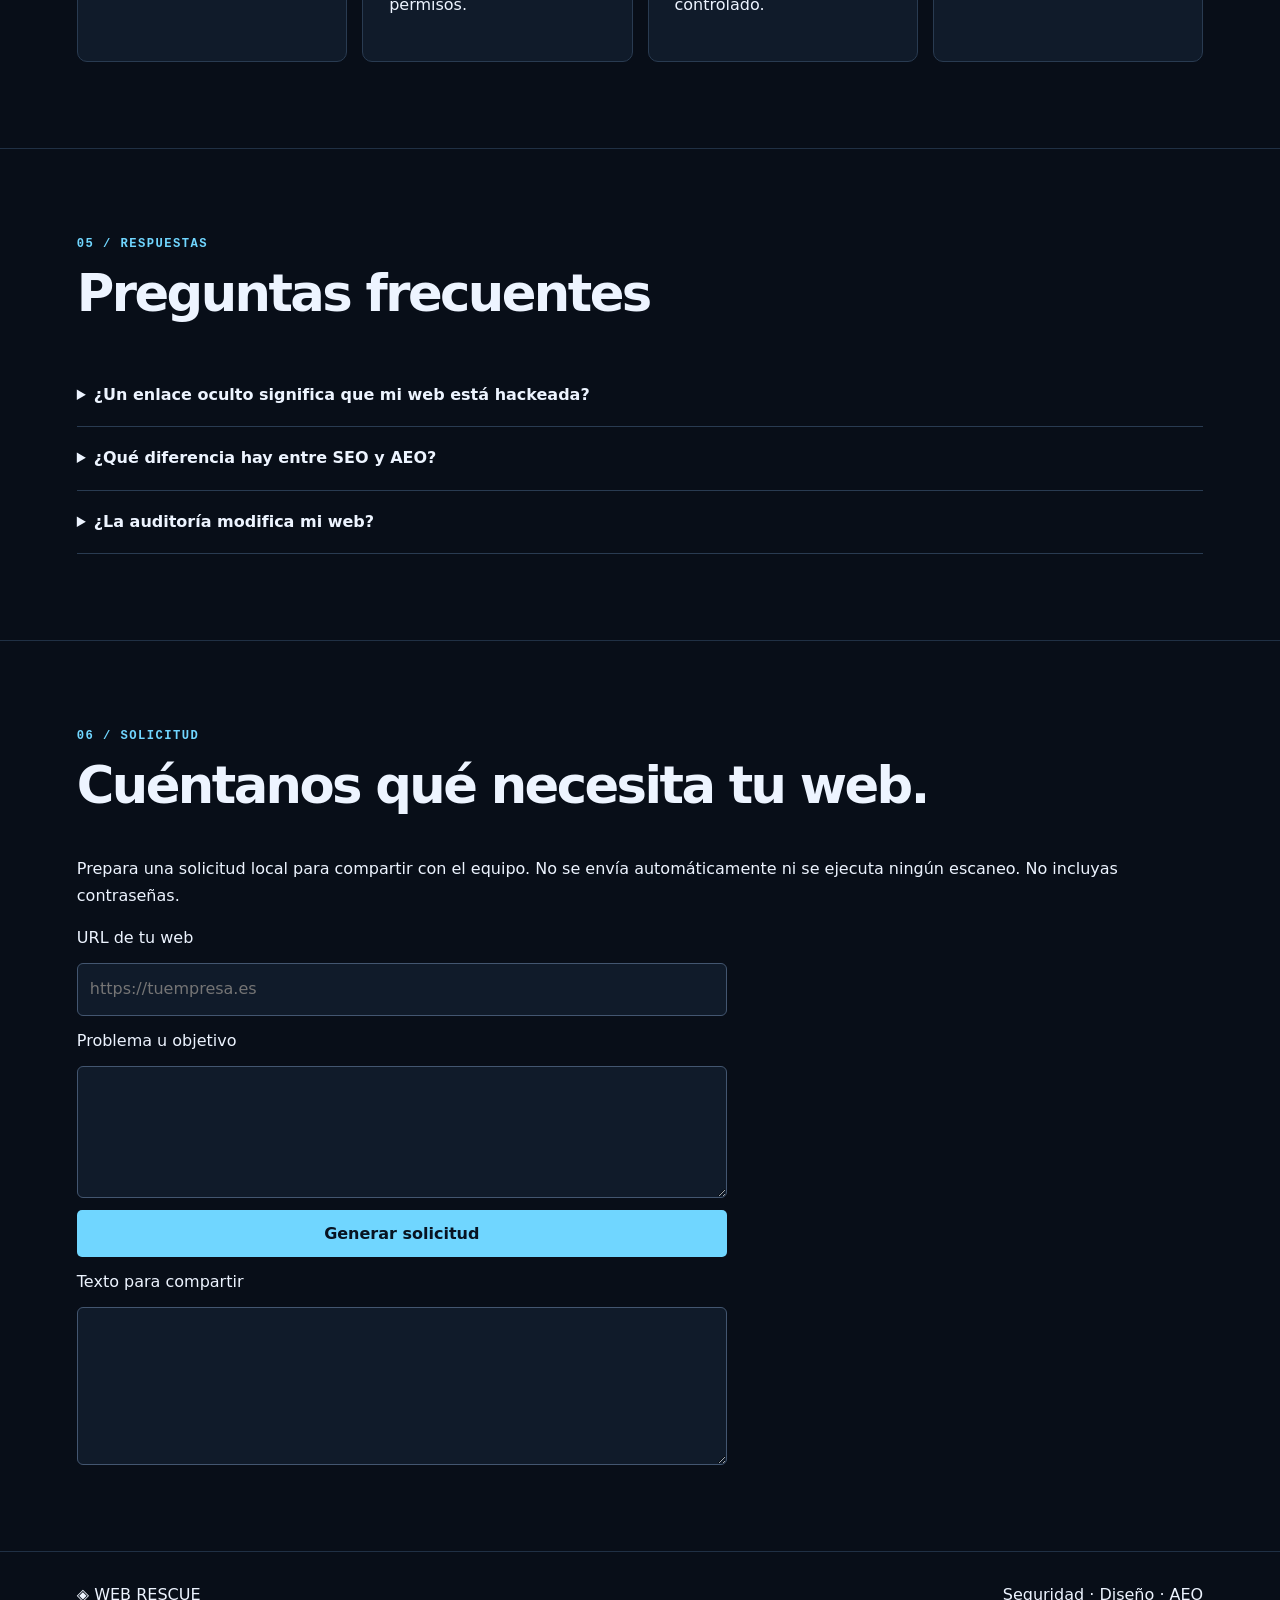
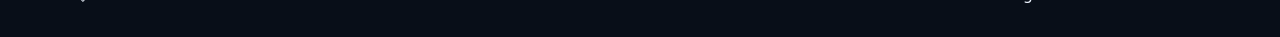
==== commit 071d8762: "feat: link local report laboratory from main navigation" ====
--- a/index.html
+++ b/index.html
@@ -1 +1 @@
-<!doctype html><html lang="es"><head><meta charset="utf-8"><meta name="viewport" content="width=device-width,initial-scale=1"><title>WEB RESCUE | Seguridad web y visibilidad IA</title><meta name="description" content="Auditoría web defensiva, recuperación WordPress, diseño 3D y optimización para buscadores e IA."><meta property="og:title" content="WEB RESCUE — Recupera tu web"><meta property="og:description" content="Seguridad, rendimiento y visibilidad digital."><link rel="canonical" href="https://webrescure.fa-andres18.workers.dev/"><link rel="stylesheet" href="style.css"><script type="application/ld+json">{"@context":"https://schema.org","@type":"Organization","name":"WEB RESCUE","description":"Servicios de auditoría web defensiva, rediseño y optimización AEO"}</script></head><body><a class="skip" href="#contenido">Saltar al contenido</a><header><a class="brand" href="#contenido">◈ WEB<span>RESCUE</span></a><nav aria-label="Principal"><a href="#servicios">Servicios</a><a href="#metodo">Método</a><a href="#aeo">Visibilidad IA</a><a class="button small" href="#contacto">Diagnóstico ↗</a></nav></header><main id="contenido"><section class="hero"><div><p class="tag">● ESTUDIO DE RESCATE DIGITAL</p><h1>Tu web.<br>Sin puntos <em>ciegos.</em></h1><p class="lead">Recuperamos la confianza de tu presencia digital. Seguridad defensiva, experiencias web 3D y contenido preparado para buscadores e inteligencia artificial.</p><a class="button" href="#contacto">Preparar diagnóstico ↗</a><p class="note">Sin escaneos intrusivos ni cambios sin autorización.</p></div><div class="stage" aria-hidden="true"><canvas id="rescue-scene"></canvas><div class="orbit o1"></div><div class="orbit o2"></div><div class="orbit o3"></div><div class="object"><div class="shield"><span>✓</span></div></div><span class="hud h1">01 / INTEGRIDAD</span><span class="hud h2">02 / VISIBILIDAD</span><span class="hud h3">03 / RECUPERACIÓN</span></div></section><section id="servicios"><p class="tag">01 / CAPACIDADES</p><h2>Detectar. Rescatar. Evolucionar.</h2><div class="cards"><article><span>01 — SECURITY</span><h3>Auditoría defensiva</h3><p>Revisión de spam SEO, configuración pública y señales de compromiso, con evidencias y recomendaciones.</p><strong>149 € orientativos</strong></article><article><span>02 — RECOVERY</span><h3>Rescate WordPress</h3><p>Investigación autorizada, limpieza aislada y recuperación controlada.</p><strong>Desde 490 €</strong></article><article><span>03 — EXPERIENCE</span><h3>Reconstrucción 3D</h3><p>Una nueva experiencia visual sin sacrificar accesibilidad ni contenido legible.</p><strong>Desde 1.490 €</strong></article></div><p class="note">Precios orientativos sujetos a alcance, impuestos aplicables y presupuesto.</p></section><section id="rescate"><p class="tag">02 / RESCATE DIGITAL</p><h2>Del problema a la confianza.</h2><p class="lead">Una recuperación no es solo estética. Es una oportunidad para corregir errores, simplificar el contenido y reconstruir la presencia digital.</p><div class="compare"><article class="sample"><header>ANTES / EJEMPLO FICTICIO</header><div class="sample-body bad"><h3>Web desactualizada</h3><div class="placeholder" aria-hidden="true"></div><div class="placeholder" aria-hidden="true"></div><p>Contenido disperso y experiencia poco clara.</p><div class="problem">Indicadores por investigar</div></div></article><article class="sample"><header>DESPUÉS / PROPUESTA</header><div class="sample-body good"><p class="sample-label">◈ WEB RESCUE</p><p class="sample-title">Una presencia digital<br>más clara.</p><p>Contenido accesible y mejoras verificables.</p><span class="sample-button">Acción destacada ↗</span></div></article></div><p class="demo-label">Demostración conceptual, no representa un cliente real ni resultados medidos.</p></section><section id="aeo"><p class="tag">03 / ANSWER ENGINE OPTIMIZATION</p><h2>Que tu web se pueda entender.</h2><p class="lead">Optimizamos las condiciones técnicas para que los buscadores y asistentes de IA puedan descubrir, leer e interpretar tu contenido. No garantizamos posiciones ni citas.</p><div class="axes"><div>Acceso de rastreadores</div><div>Contenido sin JavaScript</div><div>Datos estructurados</div><div>Estructura respondible</div><div>Identidad de marca</div><div>Actualización de contenido</div><div>Indexación</div><div>Acceso técnico</div></div></section><section id="metodo"><p class="tag">04 / PROTOCOLO</p><h2>Primero evidencia.<br>Después acción.</h2><div class="steps"><article><b>01</b><h3>Detectar</h3><p>Revisión inicial.</p></article><article><b>02</b><h3>Investigar</h3><p>Validar alcance y permisos.</p></article><article><b>03</b><h3>Recuperar</h3><p>Corregir en entorno controlado.</p></article><article><b>04</b><h3>Proteger</h3><p>Verificar y prevenir.</p></article></div></section><section><p class="tag">05 / RESPUESTAS</p><h2>Preguntas frecuentes</h2><details><summary>¿Un enlace oculto significa que mi web está hackeada?</summary><p>Es un indicador sospechoso, no una prueba suficiente de intrusión. Hay que investigar su origen y alcance.</p></details><details><summary>¿Qué diferencia hay entre SEO y AEO?</summary><p>El SEO mejora la presencia en buscadores. AEO añade comprobaciones sobre la facilidad de extraer e interpretar respuestas. Ambos se complementan.</p></details><details><summary>¿La auditoría modifica mi web?</summary><p>No. Cualquier intervención interna o modificación requiere autorización explícita.</p></details></section><section id="contacto"><p class="tag">06 / SOLICITUD</p><h2>Cuéntanos qué necesita tu web.</h2><p>Prepara una solicitud local para compartir con el equipo. No se envía automáticamente ni se ejecuta ningún escaneo. No incluyas contraseñas.</p><form id="form"><label for="url">URL de tu web</label><input id="url" type="url" required placeholder="https://tuempresa.es" maxlength="250"><label for="issue">Problema u objetivo</label><textarea id="issue" required maxlength="1000" rows="4"></textarea><button class="button" type="submit">Generar solicitud</button><label for="result">Texto para compartir</label><textarea id="result" readonly rows="5"></textarea></form><noscript>Para generar el texto activa JavaScript. El resto del contenido está disponible sin él.</noscript></section></main><footer>◈ WEB RESCUE <span>Seguridad · Diseño · AEO</span></footer><script src="app.js" defer></script><script src="scene3d.js" defer></script></body></html>+<!doctype html><html lang="es"><head><meta charset="utf-8"><meta name="viewport" content="width=device-width,initial-scale=1"><title>WEB RESCUE | Seguridad web y visibilidad IA</title><meta name="description" content="Auditoría web defensiva, recuperación WordPress, diseño 3D y optimización para buscadores e IA."><meta property="og:title" content="WEB RESCUE — Recupera tu web"><meta property="og:description" content="Seguridad, rendimiento y visibilidad digital."><link rel="canonical" href="https://webrescure.fa-andres18.workers.dev/"><link rel="stylesheet" href="style.css"><script type="application/ld+json">{"@context":"https://schema.org","@type":"Organization","name":"WEB RESCUE","description":"Servicios de auditoría web defensiva, rediseño y optimización AEO"}</script></head><body><a class="skip" href="#contenido">Saltar al contenido</a><header><a class="brand" href="#contenido">◈ WEB<span>RESCUE</span></a><nav aria-label="Principal"><a href="#servicios">Servicios</a><a href="#metodo">Método</a><a href="#aeo">Visibilidad IA</a><a href="lab/index.html">Laboratorio</a><a class="button small" href="#contacto">Diagnóstico ↗</a></nav></header><main id="contenido"><section class="hero"><div><p class="tag">● ESTUDIO DE RESCATE DIGITAL</p><h1>Tu web.<br>Sin puntos <em>ciegos.</em></h1><p class="lead">Recuperamos la confianza de tu presencia digital. Seguridad defensiva, experiencias web 3D y contenido preparado para buscadores e inteligencia artificial.</p><a class="button" href="#contacto">Preparar diagnóstico ↗</a><p class="note">Sin escaneos intrusivos ni cambios sin autorización.</p></div><div class="stage" aria-hidden="true"><canvas id="rescue-scene"></canvas><div class="orbit o1"></div><div class="orbit o2"></div><div class="orbit o3"></div><div class="object"><div class="shield"><span>✓</span></div></div><span class="hud h1">01 / INTEGRIDAD</span><span class="hud h2">02 / VISIBILIDAD</span><span class="hud h3">03 / RECUPERACIÓN</span></div></section><section id="servicios"><p class="tag">01 / CAPACIDADES</p><h2>Detectar. Rescatar. Evolucionar.</h2><div class="cards"><article><span>01 — SECURITY</span><h3>Auditoría defensiva</h3><p>Revisión de spam SEO, configuración pública y señales de compromiso, con evidencias y recomendaciones.</p><strong>149 € orientativos</strong></article><article><span>02 — RECOVERY</span><h3>Rescate WordPress</h3><p>Investigación autorizada, limpieza aislada y recuperación controlada.</p><strong>Desde 490 €</strong></article><article><span>03 — EXPERIENCE</span><h3>Reconstrucción 3D</h3><p>Una nueva experiencia visual sin sacrificar accesibilidad ni contenido legible.</p><strong>Desde 1.490 €</strong></article></div><p class="note">Precios orientativos sujetos a alcance, impuestos aplicables y presupuesto.</p></section><section id="rescate"><p class="tag">02 / RESCATE DIGITAL</p><h2>Del problema a la confianza.</h2><p class="lead">Una recuperación no es solo estética. Es una oportunidad para corregir errores, simplificar el contenido y reconstruir la presencia digital.</p><div class="compare"><article class="sample"><header>ANTES / EJEMPLO FICTICIO</header><div class="sample-body bad"><h3>Web desactualizada</h3><div class="placeholder" aria-hidden="true"></div><div class="placeholder" aria-hidden="true"></div><p>Contenido disperso y experiencia poco clara.</p><div class="problem">Indicadores por investigar</div></div></article><article class="sample"><header>DESPUÉS / PROPUESTA</header><div class="sample-body good"><p class="sample-label">◈ WEB RESCUE</p><p class="sample-title">Una presencia digital<br>más clara.</p><p>Contenido accesible y mejoras verificables.</p><span class="sample-button">Acción destacada ↗</span></div></article></div><p class="demo-label">Demostración conceptual, no representa un cliente real ni resultados medidos.</p></section><section id="aeo"><p class="tag">03 / ANSWER ENGINE OPTIMIZATION</p><h2>Que tu web se pueda entender.</h2><p class="lead">Optimizamos las condiciones técnicas para que los buscadores y asistentes de IA puedan descubrir, leer e interpretar tu contenido. No garantizamos posiciones ni citas.</p><div class="axes"><div>Acceso de rastreadores</div><div>Contenido sin JavaScript</div><div>Datos estructurados</div><div>Estructura respondible</div><div>Identidad de marca</div><div>Actualización de contenido</div><div>Indexación</div><div>Acceso técnico</div></div></section><section id="metodo"><p class="tag">04 / PROTOCOLO</p><h2>Primero evidencia.<br>Después acción.</h2><div class="steps"><article><b>01</b><h3>Detectar</h3><p>Revisión inicial.</p></article><article><b>02</b><h3>Investigar</h3><p>Validar alcance y permisos.</p></article><article><b>03</b><h3>Recuperar</h3><p>Corregir en entorno controlado.</p></article><article><b>04</b><h3>Proteger</h3><p>Verificar y prevenir.</p></article></div></section><section><p class="tag">05 / RESPUESTAS</p><h2>Preguntas frecuentes</h2><details><summary>¿Un enlace oculto significa que mi web está hackeada?</summary><p>Es un indicador sospechoso, no una prueba suficiente de intrusión. Hay que investigar su origen y alcance.</p></details><details><summary>¿Qué diferencia hay entre SEO y AEO?</summary><p>El SEO mejora la presencia en buscadores. AEO añade comprobaciones sobre la facilidad de extraer e interpretar respuestas. Ambos se complementan.</p></details><details><summary>¿La auditoría modifica mi web?</summary><p>No. Cualquier intervención interna o modificación requiere autorización explícita.</p></details></section><section id="contacto"><p class="tag">06 / SOLICITUD</p><h2>Cuéntanos qué necesita tu web.</h2><p>Prepara una solicitud local para compartir con el equipo. No se envía automáticamente ni se ejecuta ningún escaneo. No incluyas contraseñas.</p><form id="form"><label for="url">URL de tu web</label><input id="url" type="url" required placeholder="https://tuempresa.es" maxlength="250"><label for="issue">Problema u objetivo</label><textarea id="issue" required maxlength="1000" rows="4"></textarea><button class="button" type="submit">Generar solicitud</button><label for="result">Texto para compartir</label><textarea id="result" readonly rows="5"></textarea></form><noscript>Para generar el texto activa JavaScript. El resto del contenido está disponible sin él.</noscript></section></main><footer>◈ WEB RESCUE <span>Seguridad · Diseño · AEO</span></footer><script src="app.js" defer></script><script src="scene3d.js" defer></script></body></html>
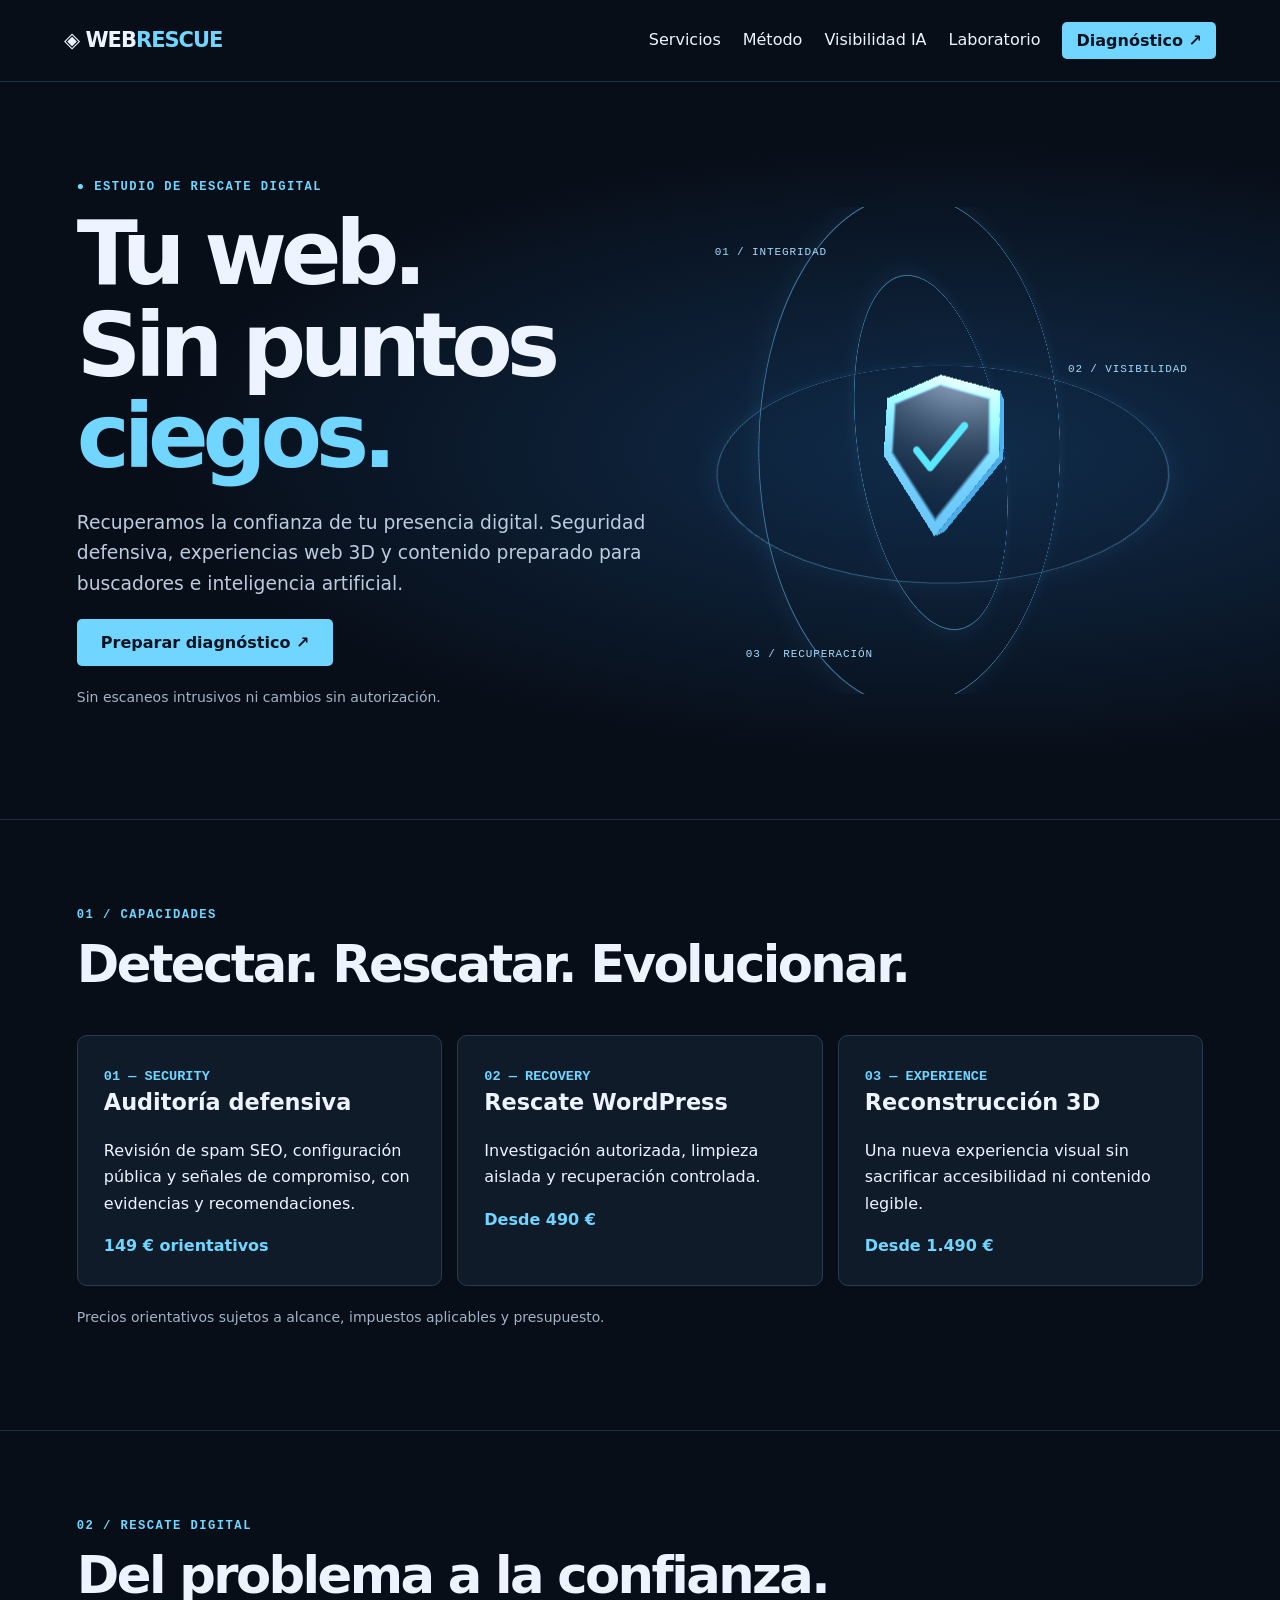
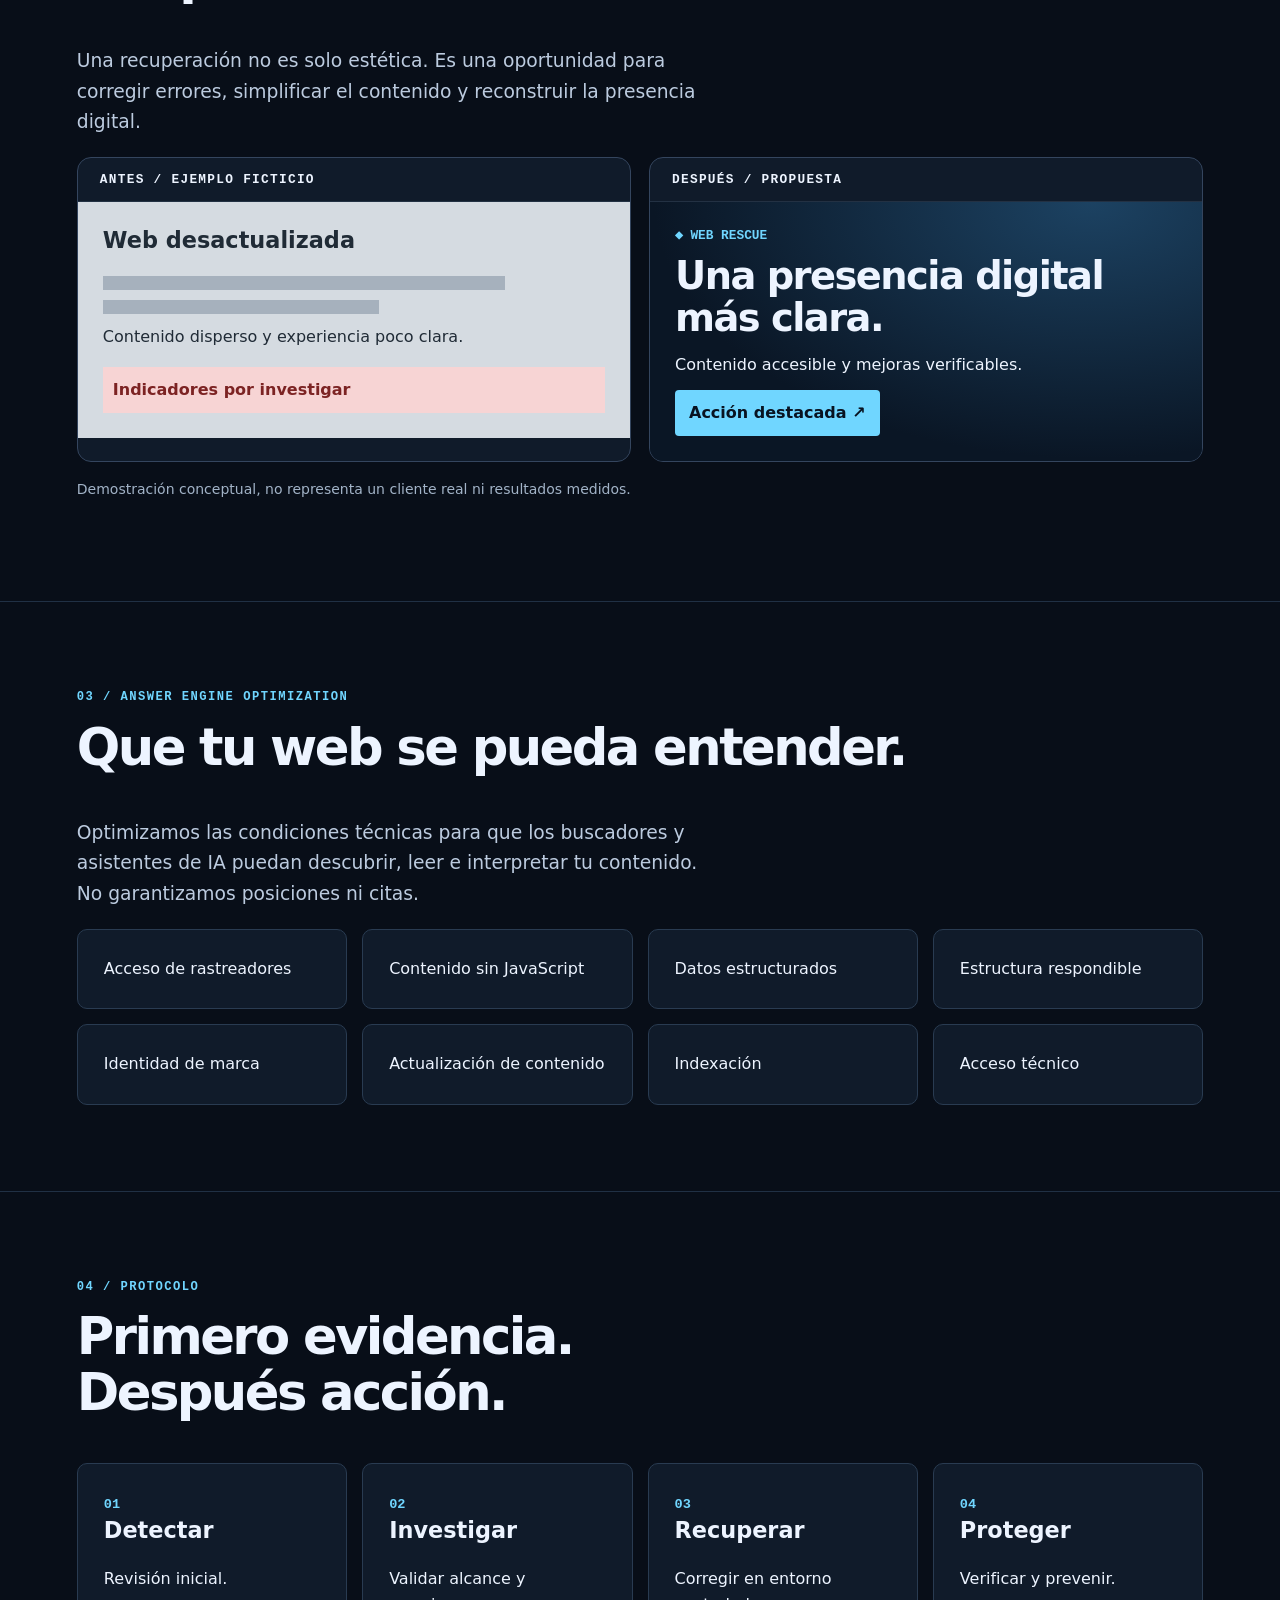
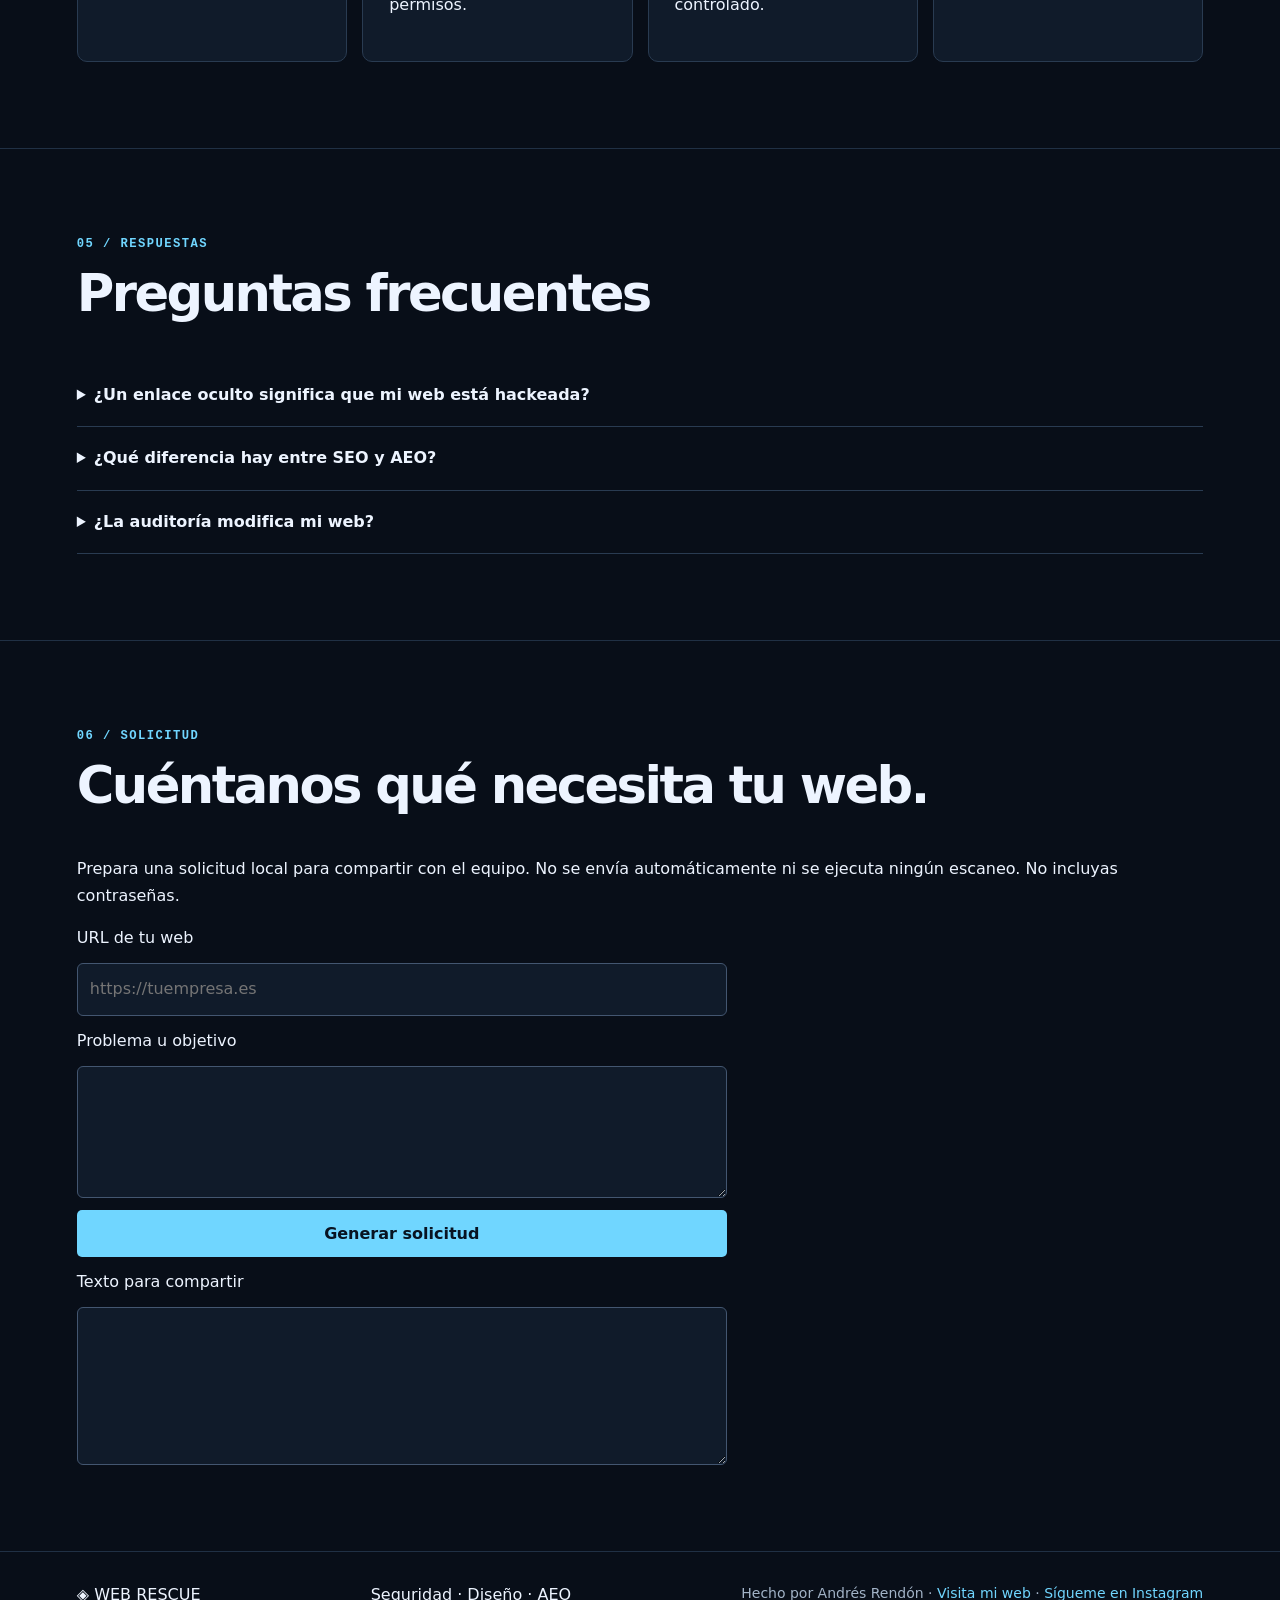
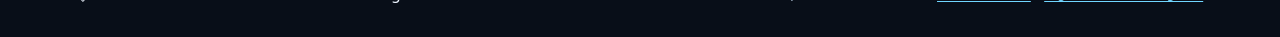
==== commit c04adbcc: "Pie: enlaces a la web y al Instagram de Andrés y fundador en los datos estructurados Co-Authored-By:" ====
--- a/index.html
+++ b/index.html
@@ -1 +1 @@
-<!doctype html><html lang="es"><head><meta charset="utf-8"><meta name="viewport" content="width=device-width,initial-scale=1"><title>WEB RESCUE | Seguridad web y visibilidad IA</title><meta name="description" content="Auditoría web defensiva, recuperación WordPress, diseño 3D y optimización para buscadores e IA."><meta property="og:title" content="WEB RESCUE — Recupera tu web"><meta property="og:description" content="Seguridad, rendimiento y visibilidad digital."><link rel="canonical" href="https://webrescure.fa-andres18.workers.dev/"><link rel="stylesheet" href="style.css"><script type="application/ld+json">{"@context":"https://schema.org","@type":"Organization","name":"WEB RESCUE","description":"Servicios de auditoría web defensiva, rediseño y optimización AEO"}</script></head><body><a class="skip" href="#contenido">Saltar al contenido</a><header><a class="brand" href="#contenido">◈ WEB<span>RESCUE</span></a><nav aria-label="Principal"><a href="#servicios">Servicios</a><a href="#metodo">Método</a><a href="#aeo">Visibilidad IA</a><a href="lab/index.html">Laboratorio</a><a class="button small" href="#contacto">Diagnóstico ↗</a></nav></header><main id="contenido"><section class="hero"><div><p class="tag">● ESTUDIO DE RESCATE DIGITAL</p><h1>Tu web.<br>Sin puntos <em>ciegos.</em></h1><p class="lead">Recuperamos la confianza de tu presencia digital. Seguridad defensiva, experiencias web 3D y contenido preparado para buscadores e inteligencia artificial.</p><a class="button" href="#contacto">Preparar diagnóstico ↗</a><p class="note">Sin escaneos intrusivos ni cambios sin autorización.</p></div><div class="stage" aria-hidden="true"><canvas id="rescue-scene"></canvas><div class="orbit o1"></div><div class="orbit o2"></div><div class="orbit o3"></div><div class="object"><div class="shield"><span>✓</span></div></div><span class="hud h1">01 / INTEGRIDAD</span><span class="hud h2">02 / VISIBILIDAD</span><span class="hud h3">03 / RECUPERACIÓN</span></div></section><section id="servicios"><p class="tag">01 / CAPACIDADES</p><h2>Detectar. Rescatar. Evolucionar.</h2><div class="cards"><article><span>01 — SECURITY</span><h3>Auditoría defensiva</h3><p>Revisión de spam SEO, configuración pública y señales de compromiso, con evidencias y recomendaciones.</p><strong>149 € orientativos</strong></article><article><span>02 — RECOVERY</span><h3>Rescate WordPress</h3><p>Investigación autorizada, limpieza aislada y recuperación controlada.</p><strong>Desde 490 €</strong></article><article><span>03 — EXPERIENCE</span><h3>Reconstrucción 3D</h3><p>Una nueva experiencia visual sin sacrificar accesibilidad ni contenido legible.</p><strong>Desde 1.490 €</strong></article></div><p class="note">Precios orientativos sujetos a alcance, impuestos aplicables y presupuesto.</p></section><section id="rescate"><p class="tag">02 / RESCATE DIGITAL</p><h2>Del problema a la confianza.</h2><p class="lead">Una recuperación no es solo estética. Es una oportunidad para corregir errores, simplificar el contenido y reconstruir la presencia digital.</p><div class="compare"><article class="sample"><header>ANTES / EJEMPLO FICTICIO</header><div class="sample-body bad"><h3>Web desactualizada</h3><div class="placeholder" aria-hidden="true"></div><div class="placeholder" aria-hidden="true"></div><p>Contenido disperso y experiencia poco clara.</p><div class="problem">Indicadores por investigar</div></div></article><article class="sample"><header>DESPUÉS / PROPUESTA</header><div class="sample-body good"><p class="sample-label">◈ WEB RESCUE</p><p class="sample-title">Una presencia digital<br>más clara.</p><p>Contenido accesible y mejoras verificables.</p><span class="sample-button">Acción destacada ↗</span></div></article></div><p class="demo-label">Demostración conceptual, no representa un cliente real ni resultados medidos.</p></section><section id="aeo"><p class="tag">03 / ANSWER ENGINE OPTIMIZATION</p><h2>Que tu web se pueda entender.</h2><p class="lead">Optimizamos las condiciones técnicas para que los buscadores y asistentes de IA puedan descubrir, leer e interpretar tu contenido. No garantizamos posiciones ni citas.</p><div class="axes"><div>Acceso de rastreadores</div><div>Contenido sin JavaScript</div><div>Datos estructurados</div><div>Estructura respondible</div><div>Identidad de marca</div><div>Actualización de contenido</div><div>Indexación</div><div>Acceso técnico</div></div></section><section id="metodo"><p class="tag">04 / PROTOCOLO</p><h2>Primero evidencia.<br>Después acción.</h2><div class="steps"><article><b>01</b><h3>Detectar</h3><p>Revisión inicial.</p></article><article><b>02</b><h3>Investigar</h3><p>Validar alcance y permisos.</p></article><article><b>03</b><h3>Recuperar</h3><p>Corregir en entorno controlado.</p></article><article><b>04</b><h3>Proteger</h3><p>Verificar y prevenir.</p></article></div></section><section><p class="tag">05 / RESPUESTAS</p><h2>Preguntas frecuentes</h2><details><summary>¿Un enlace oculto significa que mi web está hackeada?</summary><p>Es un indicador sospechoso, no una prueba suficiente de intrusión. Hay que investigar su origen y alcance.</p></details><details><summary>¿Qué diferencia hay entre SEO y AEO?</summary><p>El SEO mejora la presencia en buscadores. AEO añade comprobaciones sobre la facilidad de extraer e interpretar respuestas. Ambos se complementan.</p></details><details><summary>¿La auditoría modifica mi web?</summary><p>No. Cualquier intervención interna o modificación requiere autorización explícita.</p></details></section><section id="contacto"><p class="tag">06 / SOLICITUD</p><h2>Cuéntanos qué necesita tu web.</h2><p>Prepara una solicitud local para compartir con el equipo. No se envía automáticamente ni se ejecuta ningún escaneo. No incluyas contraseñas.</p><form id="form"><label for="url">URL de tu web</label><input id="url" type="url" required placeholder="https://tuempresa.es" maxlength="250"><label for="issue">Problema u objetivo</label><textarea id="issue" required maxlength="1000" rows="4"></textarea><button class="button" type="submit">Generar solicitud</button><label for="result">Texto para compartir</label><textarea id="result" readonly rows="5"></textarea></form><noscript>Para generar el texto activa JavaScript. El resto del contenido está disponible sin él.</noscript></section></main><footer>◈ WEB RESCUE <span>Seguridad · Diseño · AEO</span></footer><script src="app.js" defer></script><script src="scene3d.js" defer></script></body></html>+<!doctype html><html lang="es"><head><meta charset="utf-8"><meta name="viewport" content="width=device-width,initial-scale=1"><title>WEB RESCUE | Seguridad web y visibilidad IA</title><meta name="description" content="Auditoría web defensiva, recuperación WordPress, diseño 3D y optimización para buscadores e IA."><meta property="og:title" content="WEB RESCUE — Recupera tu web"><meta property="og:description" content="Seguridad, rendimiento y visibilidad digital."><link rel="canonical" href="https://webrescure.fa-andres18.workers.dev/"><link rel="stylesheet" href="style.css"><script type="application/ld+json">{"@context":"https://schema.org","@type":"Organization","name":"WEB RESCUE","description":"Servicios de auditoría web defensiva, rediseño y optimización AEO","founder":{"@type":"Person","name":"Andrés Fabián Rendón Ramírez","url":"https://www.andresrendon.com/"},"sameAs":["https://www.instagram.com/andresrendon.ai/"]}</script></head><body><a class="skip" href="#contenido">Saltar al contenido</a><header><a class="brand" href="#contenido">◈ WEB<span>RESCUE</span></a><nav aria-label="Principal"><a href="#servicios">Servicios</a><a href="#metodo">Método</a><a href="#aeo">Visibilidad IA</a><a href="lab/index.html">Laboratorio</a><a class="button small" href="#contacto">Diagnóstico ↗</a></nav></header><main id="contenido"><section class="hero"><div><p class="tag">● ESTUDIO DE RESCATE DIGITAL</p><h1>Tu web.<br>Sin puntos <em>ciegos.</em></h1><p class="lead">Recuperamos la confianza de tu presencia digital. Seguridad defensiva, experiencias web 3D y contenido preparado para buscadores e inteligencia artificial.</p><a class="button" href="#contacto">Preparar diagnóstico ↗</a><p class="note">Sin escaneos intrusivos ni cambios sin autorización.</p></div><div class="stage" aria-hidden="true"><canvas id="rescue-scene"></canvas><div class="orbit o1"></div><div class="orbit o2"></div><div class="orbit o3"></div><div class="object"><div class="shield"><span>✓</span></div></div><span class="hud h1">01 / INTEGRIDAD</span><span class="hud h2">02 / VISIBILIDAD</span><span class="hud h3">03 / RECUPERACIÓN</span></div></section><section id="servicios"><p class="tag">01 / CAPACIDADES</p><h2>Detectar. Rescatar. Evolucionar.</h2><div class="cards"><article><span>01 — SECURITY</span><h3>Auditoría defensiva</h3><p>Revisión de spam SEO, configuración pública y señales de compromiso, con evidencias y recomendaciones.</p><strong>149 € orientativos</strong></article><article><span>02 — RECOVERY</span><h3>Rescate WordPress</h3><p>Investigación autorizada, limpieza aislada y recuperación controlada.</p><strong>Desde 490 €</strong></article><article><span>03 — EXPERIENCE</span><h3>Reconstrucción 3D</h3><p>Una nueva experiencia visual sin sacrificar accesibilidad ni contenido legible.</p><strong>Desde 1.490 €</strong></article></div><p class="note">Precios orientativos sujetos a alcance, impuestos aplicables y presupuesto.</p></section><section id="rescate"><p class="tag">02 / RESCATE DIGITAL</p><h2>Del problema a la confianza.</h2><p class="lead">Una recuperación no es solo estética. Es una oportunidad para corregir errores, simplificar el contenido y reconstruir la presencia digital.</p><div class="compare"><article class="sample"><header>ANTES / EJEMPLO FICTICIO</header><div class="sample-body bad"><h3>Web desactualizada</h3><div class="placeholder" aria-hidden="true"></div><div class="placeholder" aria-hidden="true"></div><p>Contenido disperso y experiencia poco clara.</p><div class="problem">Indicadores por investigar</div></div></article><article class="sample"><header>DESPUÉS / PROPUESTA</header><div class="sample-body good"><p class="sample-label">◈ WEB RESCUE</p><p class="sample-title">Una presencia digital<br>más clara.</p><p>Contenido accesible y mejoras verificables.</p><span class="sample-button">Acción destacada ↗</span></div></article></div><p class="demo-label">Demostración conceptual, no representa un cliente real ni resultados medidos.</p></section><section id="aeo"><p class="tag">03 / ANSWER ENGINE OPTIMIZATION</p><h2>Que tu web se pueda entender.</h2><p class="lead">Optimizamos las condiciones técnicas para que los buscadores y asistentes de IA puedan descubrir, leer e interpretar tu contenido. No garantizamos posiciones ni citas.</p><div class="axes"><div>Acceso de rastreadores</div><div>Contenido sin JavaScript</div><div>Datos estructurados</div><div>Estructura respondible</div><div>Identidad de marca</div><div>Actualización de contenido</div><div>Indexación</div><div>Acceso técnico</div></div></section><section id="metodo"><p class="tag">04 / PROTOCOLO</p><h2>Primero evidencia.<br>Después acción.</h2><div class="steps"><article><b>01</b><h3>Detectar</h3><p>Revisión inicial.</p></article><article><b>02</b><h3>Investigar</h3><p>Validar alcance y permisos.</p></article><article><b>03</b><h3>Recuperar</h3><p>Corregir en entorno controlado.</p></article><article><b>04</b><h3>Proteger</h3><p>Verificar y prevenir.</p></article></div></section><section><p class="tag">05 / RESPUESTAS</p><h2>Preguntas frecuentes</h2><details><summary>¿Un enlace oculto significa que mi web está hackeada?</summary><p>Es un indicador sospechoso, no una prueba suficiente de intrusión. Hay que investigar su origen y alcance.</p></details><details><summary>¿Qué diferencia hay entre SEO y AEO?</summary><p>El SEO mejora la presencia en buscadores. AEO añade comprobaciones sobre la facilidad de extraer e interpretar respuestas. Ambos se complementan.</p></details><details><summary>¿La auditoría modifica mi web?</summary><p>No. Cualquier intervención interna o modificación requiere autorización explícita.</p></details></section><section id="contacto"><p class="tag">06 / SOLICITUD</p><h2>Cuéntanos qué necesita tu web.</h2><p>Prepara una solicitud local para compartir con el equipo. No se envía automáticamente ni se ejecuta ningún escaneo. No incluyas contraseñas.</p><form id="form"><label for="url">URL de tu web</label><input id="url" type="url" required placeholder="https://tuempresa.es" maxlength="250"><label for="issue">Problema u objetivo</label><textarea id="issue" required maxlength="1000" rows="4"></textarea><button class="button" type="submit">Generar solicitud</button><label for="result">Texto para compartir</label><textarea id="result" readonly rows="5"></textarea></form><noscript>Para generar el texto activa JavaScript. El resto del contenido está disponible sin él.</noscript></section></main><footer>◈ WEB RESCUE <span>Seguridad · Diseño · AEO</span><span class="autor">Hecho por Andrés Rendón · <a href="https://www.andresrendon.com/" target="_blank" rel="noopener">Visita mi web</a> · <a href="https://www.instagram.com/andresrendon.ai/" target="_blank" rel="noopener">Sígueme en Instagram</a></span></footer><script src="app.js" defer></script><script src="scene3d.js" defer></script></body></html>
--- a/style.css
+++ b/style.css
@@ -1,3 +1,5 @@
 *{box-sizing:border-box}html{scroll-behavior:smooth}body{margin:0;background:#080e18;color:#edf4ff;font:16px/1.65 system-ui,sans-serif}a{color:inherit;text-decoration:none}a:focus-visible,button:focus-visible,input:focus-visible,textarea:focus-visible,summary:focus-visible{outline:3px solid #7edcff;outline-offset:4px}.skip{position:absolute;top:-100px}.skip:focus{top:0;background:#081322;padding:12px;z-index:20}header{display:flex;align-items:center;justify-content:space-between;gap:20px;padding:22px max(5vw,20px);border-bottom:1px solid #233143;background:#080e18}nav{display:flex;align-items:center;gap:22px;flex-wrap:wrap}.brand{font-size:21px;font-weight:800;letter-spacing:-1px}.brand span,em,.tag{color:#70d6ff}main{max-width:1420px;margin:auto}section{padding:86px max(6vw,24px);border-bottom:1px solid #203044}.hero{display:grid;grid-template-columns:1.15fr 1fr;align-items:center;min-height:77vh;gap:35px;background:radial-gradient(ellipse at 75% 50%,#102c4b,transparent 60%)}h1,h2,h3,p{margin-top:0}h1{font-size:clamp(3rem,7vw,7rem);line-height:1.02;letter-spacing:-.07em;margin-bottom:25px}em{font-style:normal}h2{font-size:clamp(2rem,4vw,3.8rem);letter-spacing:-.05em;line-height:1.1}h3{font-size:1.4rem;line-height:1.2}.lead{font-size:1.17rem;color:#bccbdf;max-width:650px}.tag{font:600 .76rem/1.5 monospace;letter-spacing:.12em}.note{color:#a2b3c7;font-size:.875rem;margin-top:20px}.button{display:inline-block;background:#70d6ff;color:#081321;border:0;padding:14px 24px;font:700 1rem system-ui;border-radius:5px;cursor:pointer}.small{padding:9px 14px}.stage{min-height:360px;position:relative;display:grid;place-items:center;perspective:900px;isolation:isolate}.orbit{position:absolute;border:1px solid #3c7196;border-radius:50%;width:85%;aspect-ratio:1;transform:rotateX(62deg) rotateZ(25deg);box-shadow:0 0 25px #55b8ff18}.o2{width:68%;transform:rotateX(20deg) rotateY(65deg)}.o3{width:96%;transform:rotateY(55deg) rotateZ(-30deg)}.object{width:170px;height:208px;filter:drop-shadow(0 0 35px #45bfff77);transform:rotateY(var(--turn, -20deg));transition:transform .15s linear}.shield{width:100%;height:100%;clip-path:polygon(50% 0,100% 19%,91% 68%,50% 100%,9% 68%,0 19%);background:linear-gradient(135deg,#b8edff,#477cad 30%,#0b2440 65%,#8bdfff);display:grid;place-items:center;position:relative}.shield:before{content:"";position:absolute;inset:9px;clip-path:inherit;background:linear-gradient(120deg,#18334c,#081525)}.shield span{z-index:1;font-size:72px;color:#70d6ff}.hud{position:absolute;font:11px monospace;color:#a6d9fa;letter-spacing:.08em}.h1{top:8%;left:6%}.h2{right:0;top:32%}.h3{bottom:7%;left:12%}.cards,.steps,.axes{display:grid;gap:15px;grid-template-columns:repeat(3,minmax(0,1fr))}.cards article,.steps article,.axes div{background:#101b2a;border:1px solid #293b51;padding:26px;border-radius:10px}.cards article span,.steps b{color:#70d6ff;font:600 .85rem monospace}.cards strong{color:#70d6ff}.steps,.axes{grid-template-columns:repeat(4,minmax(0,1fr))}details{border-bottom:1px solid #293b51;padding:18px 0}summary{cursor:pointer;font-weight:650}details p{margin:14px 0 0;color:#bccbdf}form{max-width:650px;display:grid;gap:12px}input,textarea{width:100%;background:#101b2a;border:1px solid #435670;color:inherit;padding:12px;font:inherit;border-radius:6px}footer{padding:30px 6vw;display:flex;justify-content:space-between;flex-wrap:wrap;gap:12px}@media(max-width:800px){header{flex-wrap:wrap}nav{gap:12px;font-size:.9rem}.hero{grid-template-columns:1fr;min-height:auto}.stage{min-height:300px;max-width:450px;width:100%;margin:auto}.cards{grid-template-columns:1fr}.steps,.axes{grid-template-columns:repeat(2,minmax(0,1fr))}section{padding-block:56px}}@media(max-width:380px){.axes,.steps{grid-template-columns:1fr}.hud{font-size:9px}}@media(prefers-reduced-motion:reduce){html{scroll-behavior:auto}.object{transition:none;transform:none}}
 /* V2 — scene and comparison */
 header{position:relative;z-index:5}main{max-width:1800px}.hero{min-height: min(850px,82vh);overflow:hidden;grid-template-columns:1.1fr 1fr}.stage{min-height:clamp(300px,38vw,620px);overflow:hidden}.orbit{max-width:560px}.object{position:relative;z-index:2}.stage canvas{position:absolute;inset:0;width:100%;height:100%;z-index:3;pointer-events:none;opacity:0}.scene-ready canvas{opacity:1}.scene-ready .object{visibility:hidden}.hud{z-index:4}.h2{right:3%}.compare{display:grid;grid-template-columns:repeat(2,minmax(0,1fr));gap:18px}.sample{border:1px solid #34455e;border-radius:14px;overflow:hidden;background:#101b2a}.sample header{display:block;background:transparent;padding:14px 22px;font:600 .8rem monospace;letter-spacing:.1em}.sample-body{padding:25px;min-height:235px}.bad{background:#d5dbe1;color:#202b36}.bad .placeholder{height:14px;background:#a6b1bd;margin:10px 0;width:80%}.bad .placeholder:nth-child(3){width:55%}.bad .problem{background:#f7d4d4;color:#7c2323;padding:10px;margin-top:16px;font-weight:650}.good{background:radial-gradient(ellipse at 80% 0%,#1c4262,#0a1625 70%)}.good .sample-button{display:inline-block;background:#70d6ff;color:#081321;padding:10px 14px;border-radius:4px;font-weight:700}.good .sample-title{font-size:clamp(1.6rem,3vw,2.6rem);line-height:1.1;font-weight:750;letter-spacing:-.04em}.good .sample-label{color:#70d6ff;font:600 .8rem monospace}.sample p{margin-bottom:12px}.demo-label{margin-top:16px;color:#a2b3c7;font-size:.875rem}@media(max-width:800px){.hero{grid-template-columns:1fr;min-height:auto}.stage{min-height:340px}.compare{grid-template-columns:1fr}}@media(prefers-reduced-motion:reduce){.stage canvas{display:none}.scene-ready .object{visibility:visible}}
+
+.autor{color:#a2b3c7;font-size:.875rem}.autor a{color:#70d6ff;text-decoration:underline;text-underline-offset:3px}
